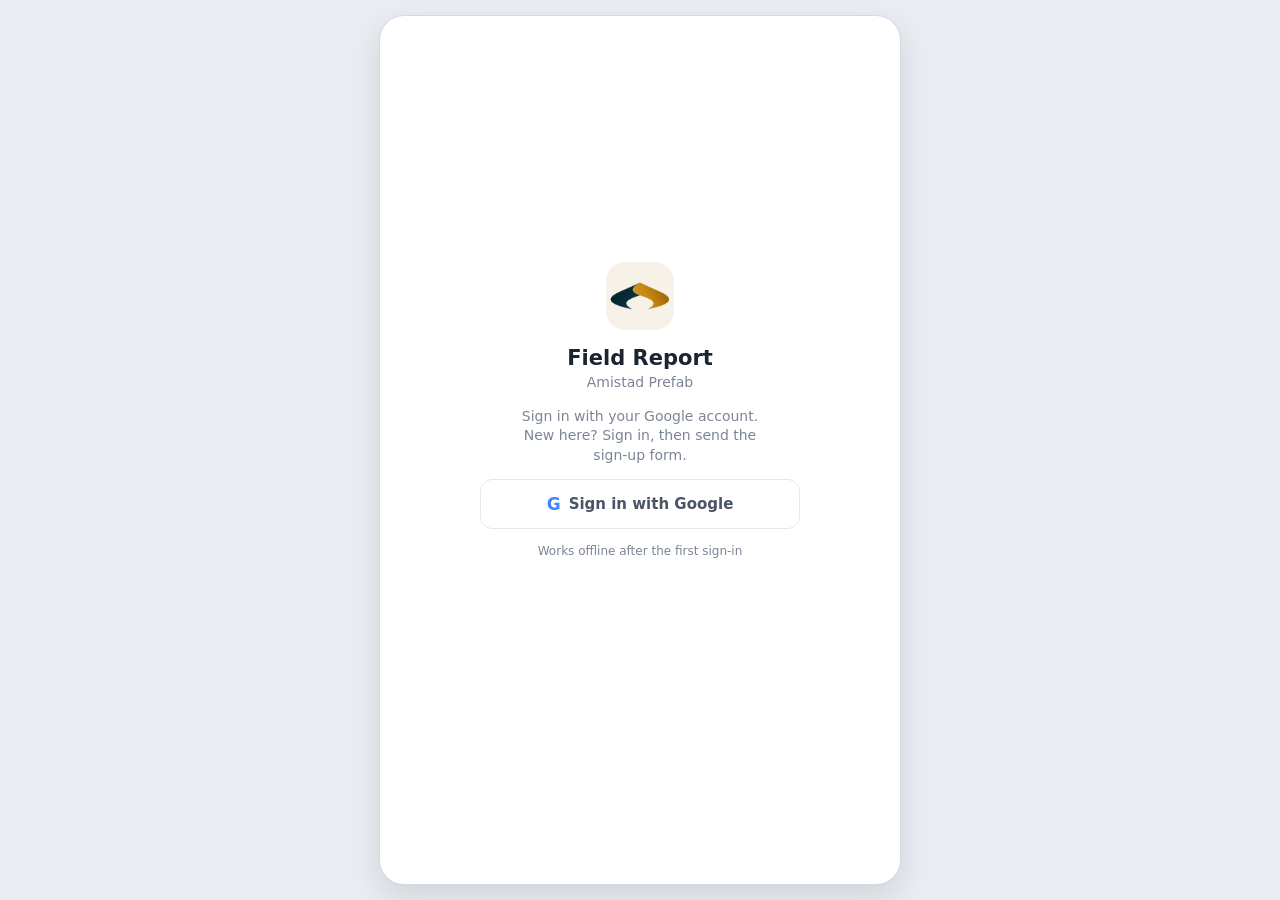
==== index.html @ 2fe12262 "2.32.0" ====
<!doctype html>
<html lang="en">
<head>
<meta charset="utf-8">
<meta name="viewport" content="width=device-width, initial-scale=1, viewport-fit=cover">
<meta name="theme-color" content="#ffffff">
<title>Field Report</title>
<link rel="stylesheet" href="css/app.css">
<link rel="manifest" href="manifest.webmanifest">
<link rel="icon" href="icon-192.png">
<link rel="apple-touch-icon" href="icon-192.png">
</head>
<body>
<div id="app" class="app"></div>
<input id="cam" type="file" accept="image/*" capture="environment" hidden>
<input id="gal" type="file" accept="image/*" multiple hidden>
<input id="spotCam" type="file" accept="image/*" capture="environment" hidden>
<input id="spotVid" type="file" accept="video/*" capture="environment" hidden>
<input id="spotGal" type="file" accept="image/*,video/*" multiple hidden>
<input id="rcpt" type="file" accept="image/*" hidden>
<noscript>Field Report needs JavaScript.</noscript>
<script type="module" src="js/main.js"></script>
</body>
</html>
---- css/app.css ----
/* Field Report 2: white background, the blue of the Daily Site Report. */
:root {
  --ink: #1b2430; --ink-2: #4a5566; --muted: #7b8595; --line: #e3e7ee; --line-2: #eef1f5; --bg: #f5f7fa;
  --brand: #0b4f9c; --brand-2: #1f66b8; --brand-soft: #e8f0fb; --ok: #1d7a46; --ok-soft: #e4f4ea;
  --warn: #9a5b00; --warn-soft: #fdf0d8; --bad: #b42318; --bad-soft: #fde8e6;
}
* { box-sizing: border-box; }
html, body { height: 100%; margin: 0; }
body { background: #e9edf2; font: 14px/1.4 "Segoe UI", system-ui, -apple-system, Roboto, sans-serif; color: var(--ink); font-variant-numeric: tabular-nums; -webkit-tap-highlight-color: transparent; }
button, input, textarea { font: inherit; color: inherit; }
button { cursor: pointer; border: 0; background: none; padding: 0; text-align: inherit; }
button:disabled { opacity: .5; cursor: default; }
:focus-visible { outline: 2px solid var(--brand-2); outline-offset: 2px; }

.app { position: relative; max-width: 520px; height: 100%; margin: 0 auto; background: #fff; display: flex; flex-direction: column; overflow: hidden; }
@media (min-width: 560px) { .app { height: calc(100% - 32px); margin-top: 16px; border-radius: 24px; box-shadow: 0 0 0 1px #d3d9e1, 0 12px 30px rgba(16,24,40,.12); } }

svg.i { width: 18px; height: 18px; fill: none; stroke: currentColor; stroke-width: 1.8; stroke-linecap: round; stroke-linejoin: round; flex: none; }

/* chrome */
.hd { display: flex; align-items: center; gap: 10px; padding: calc(10px + env(safe-area-inset-top)) 16px 10px; border-bottom: 1px solid var(--line-2); }
.hd-t { min-width: 0; } .hd b { display: block; font-size: 16px; } .hd span { display: block; font-size: 12px; color: var(--muted); white-space: nowrap; overflow: hidden; text-overflow: ellipsis; }
.hd .r { margin-left: auto; }
/* 2.8.0: Me, top right */
.mebtn { margin-left: auto; flex: none; width: 38px; height: 38px; border-radius: 50%; border: 1px solid var(--line); background: var(--brand-soft); color: var(--brand); display: grid; place-items: center; padding: 0; cursor: pointer; }
.mebtn svg { width: 20px; height: 20px; }
.hd .r + .mebtn { margin-left: 8px; }
/* 2.8.0: the summary card at the top of Today */
.wdg { display: grid; grid-template-columns: repeat(4, 1fr); gap: 6px; }
.wdg .kpi { padding: 7px 8px; text-align: center; } .wdg .kpi b { font-size: 18px; } .wdg .kpi span { font-size: 11px; color: var(--muted); }
.wdg .kpi.bad b { color: var(--bad, #b42318); }
/* 2.8.0: the signature pad turned to landscape on a phone held upright */
.sigfull.rot { inset: auto; top: 0; left: 0; width: 100vh; height: 100vw; transform: translateX(100vw) rotate(90deg); transform-origin: top left; }
.sigfull.rot .sigfull-pad { min-height: 0; }
.bk { width: 34px; height: 34px; border-radius: 10px; background: var(--bg); display: grid; place-items: center; color: var(--ink-2); flex: none; }
.logo { width: 32px; height: 32px; border-radius: 9px; background: var(--brand); color: #fff; display: grid; place-items: center; font-weight: 700; font-size: 12px; flex: none; }
.logo.big { width: 68px; height: 68px; border-radius: 19px; font-size: 23px; }
.bd { flex: 1; overflow-y: auto; padding: 12px 16px 90px; display: flex; flex-direction: column; gap: 10px; }
.bd > * { flex-shrink: 0; }
.ft { padding: 10px 16px calc(14px + env(safe-area-inset-bottom)); border-top: 1px solid var(--line-2); background: #fff; display: flex; flex-direction: column; gap: 6px; }
.ft + .nav, .ft ~ .nav { display: none; }
.bd:has(+ .ft) { padding-bottom: 16px; }
.nav { display: grid; grid-auto-flow: column; grid-auto-columns: 1fr;   /* 2.10.0: 4 or 5 tabs */ border-top: 1px solid var(--line); padding: 6px 4px calc(10px + env(safe-area-inset-bottom)); background: #fff; }
.nav button { display: flex; flex-direction: column; align-items: center; gap: 2px; padding: 4px 0; font-size: 11px; font-weight: 600; color: var(--muted); }
.nav .on { color: var(--brand); }
.nav svg { width: 22px; height: 22px; }
.badge { display: inline-grid; place-items: center; min-width: 16px; height: 16px; padding: 0 4px; border-radius: 8px; background: var(--bad); color: #fff; font-size: 10px; font-style: normal; margin-left: 3px; }

/* parts */
.k { font-size: 10.5px; font-weight: 600; letter-spacing: .07em; text-transform: uppercase; color: var(--muted); margin-top: 4px; }
.k.brand { color: var(--brand); margin: 0; }
.btn { display: flex; align-items: center; justify-content: center; gap: 8px; min-height: 50px; border-radius: 12px; font-weight: 700; font-size: 15px; width: 100%; text-align: center; }
.btn.p { background: var(--brand); color: #fff; }
.btn.s { background: var(--brand-soft); color: var(--brand); }
.btn.o { background: #fff; color: var(--ink-2); border: 1px solid var(--line); }
.btn.t { min-height: 38px; color: var(--ink-2); font-weight: 600; font-size: 13px; }
.btn .g { color: #4285f4; font-size: 17px; }
.pill { display: inline-flex; align-items: center; gap: 5px; padding: 2px 10px; border-radius: 999px; font-weight: 600; font-size: 11.5px; white-space: nowrap; }
.pill::before { content: ""; width: 6px; height: 6px; border-radius: 50%; background: currentColor; }
.pill.ok { background: var(--ok-soft); color: var(--ok); } .pill.warn { background: var(--warn-soft); color: var(--warn); }
.pill.bad { background: var(--bad-soft); color: var(--bad); } .pill.info { background: var(--brand-soft); color: var(--brand); }
.box { border: 1px solid var(--line); border-radius: 12px; background: #fff; }
.pad { padding: 12px 13px; }
.soft { background: var(--brand-soft); border-radius: 12px; padding: 12px 13px; }
.flex { display: flex; gap: 10px; align-items: center; }
.spread { display: flex; justify-content: space-between; align-items: baseline; gap: 8px; }
.big-t { font-size: 16px; }
.title { font-size: 21px; }
.kpis { display: grid; grid-template-columns: repeat(3, 1fr); gap: 8px; }
.kpi { background: var(--brand-soft); border-radius: 11px; padding: 9px 11px; }
.kpi b { display: block; font-size: 21px; color: var(--brand); line-height: 1.15; } .kpi b small { font-size: 12px; }
.kpi span { font-size: 11px; color: var(--ink-2); }
.kpi.warn { background: var(--warn-soft); } .kpi.warn b { color: var(--warn); }
.bar { height: 6px; border-radius: 3px; background: var(--line-2); overflow: hidden; flex: none; } .bar i { display: block; height: 100%; background: var(--brand); border-radius: 0 3px 3px 0; transition: width .3s; }
.soft .bar { background: #fff; }
.bar.gap { margin: 9px 0 6px; }
.callout { margin: 0; padding: 10px 12px; border-radius: 10px; font-size: 13px; }
.callout.warn { background: var(--warn-soft); color: var(--warn); } .callout.bad { background: var(--bad-soft); color: var(--bad); }
.grid2 { display: grid; grid-template-columns: 1fr 1fr; gap: 8px; }
.grid3 { display: grid; grid-template-columns: repeat(3, 1fr); gap: 8px; }
.tile { display: flex; flex-direction: column; gap: 2px; text-align: left; }
.row-links { display: flex; gap: 6px; }
.muted { color: var(--muted); } .small { font-size: 12px; } .tiny { font-size: 11px; } .thin { font-weight: 400; } .left { text-align: left; }
.center { text-align: center; }
.center-page { flex: 1; display: flex; flex-direction: column; justify-content: center; align-items: center; gap: 14px; text-align: center; }
.narrow { max-width: 260px; margin: 0; }

/* week strip */
.weekrow { display: grid; grid-template-columns: repeat(7, 1fr); text-align: center; font-size: 11px; color: var(--muted); gap: 4px; }
.weekrow .dot { margin: 4px auto 0; }

/* the day's steps */
.phase { display: flex; align-items: center; gap: 8px; margin: 4px 2px 0; }
.phase .k { color: var(--brand); margin: 0; }
.phase .t { margin-left: auto; font-size: 11.5px; color: var(--muted); }
.steps { border: 1px solid var(--line); border-radius: 12px; overflow: hidden; }
.st { display: flex; align-items: center; gap: 11px; padding: 9px 12px; border-top: 1px solid var(--line-2); width: 100%; }
.st:first-child { border-top: 0; }
.st.later .n b { color: var(--ink-2); }
.dot { width: 24px; height: 24px; border-radius: 50%; display: grid; place-items: center; flex: none; font-size: 11px; font-weight: 700; }
.dot svg { width: 14px; height: 14px; stroke-width: 2.6; }
.dot.ok { background: var(--ok); color: #fff; } .dot.half { border: 2px solid var(--brand); color: var(--brand); } .dot.no { border: 2px solid #cfd6df; color: var(--muted); }
.dot.warn { background: var(--warn-soft); color: var(--warn); border: 2px solid #f0c776; }
.st .n, .li .n { flex: 1; min-width: 0; }
.st .n b { display: block; font-size: 14px; font-weight: 600; } .st .n span { display: block; font-size: 12px; color: var(--muted); white-space: nowrap; overflow: hidden; text-overflow: ellipsis; }
.st .ch { color: #b9c2cc; }
.fab { position: absolute; right: 18px; bottom: calc(82px + env(safe-area-inset-bottom)); width: 56px; height: 56px; border-radius: 17px; background: var(--brand); color: #fff; display: grid; place-items: center; box-shadow: 0 8px 18px rgba(11,79,156,.35); }
.fab svg { width: 26px; height: 26px; stroke-width: 2.2; }

/* inputs */
.fld { display: block; width: 100%; border: 1px solid var(--line); border-radius: 10px; padding: 10px 12px; min-height: 44px; background: #fff; }
.fld:focus { border-color: var(--brand-2); outline: none; box-shadow: 0 0 0 3px var(--brand-soft); }
.fld::placeholder { color: var(--muted); }
.fld.slim { min-height: 36px; padding: 6px 10px; flex: 1; }
.fld-ic { position: relative; } .fld-ic svg { position: absolute; left: 11px; top: 13px; color: var(--brand); } .fld-ic .fld { padding-left: 36px; }
.lab { font-size: 12px; font-weight: 600; color: var(--ink-2); margin: 2px 0 -4px; }
.chips { display: flex; flex-wrap: wrap; gap: 6px; }
.chip { padding: 7px 12px; border-radius: 999px; border: 1px solid var(--line); font-weight: 600; font-size: 12.5px; color: var(--ink-2); background: #fff; }
.chip.on { background: var(--brand); border-color: var(--brand); color: #fff; }
/* 2.7.0: weather as pictures */
.chips.wx .chip.pic { display: inline-flex; flex-direction: column; align-items: center; gap: 2px; min-width: 64px; padding: 8px 10px; border-radius: 12px; }
.chips.wx .chip.pic .big { font-size: 26px; line-height: 1; }
.two { display: grid; grid-template-columns: 1fr 1fr; gap: 8px; }
.stp { display: flex; align-items: center; justify-content: space-between; border: 1px solid var(--line); border-radius: 10px; height: 44px; padding: 0 5px; gap: 6px; min-width: 112px; }
.stp button { width: 32px; height: 32px; border-radius: 8px; background: var(--brand-soft); color: var(--brand); display: grid; place-items: center; font-weight: 700; font-size: 17px; text-align: center; }
.stp b { font-size: 15px; }
.li .stp { height: 36px; min-width: 100px; } .li .stp button { width: 26px; height: 26px; }
.tog { display: flex; align-items: center; justify-content: space-between; gap: 10px; width: 100%; }
.sw { width: 42px; height: 24px; border-radius: 999px; background: #cfd6df; position: relative; flex: none; transition: background .2s; }
.sw::after { content: ""; position: absolute; top: 3px; left: 3px; width: 18px; height: 18px; border-radius: 50%; background: #fff; box-shadow: 0 1px 2px rgba(0,0,0,.2); transition: left .2s; }
.sw.on { background: var(--brand); } .sw.on::after { left: 21px; }
.seg { display: flex; border: 1px solid var(--line); border-radius: 9px; overflow: hidden; flex: none; }
.seg button { width: 30px; height: 30px; display: grid; place-items: center; font-weight: 700; font-size: 11.5px; color: var(--muted); border-left: 1px solid var(--line-2); text-align: center; }
.seg button:first-child { border-left: 0; }
.seg .P { background: var(--ok); color: #fff; } .seg .A { background: var(--bad); color: #fff; } .seg .S { background: var(--warn); color: #fff; } .seg .L { background: var(--ink-2); color: #fff; }
.mini { width: 30px; height: 30px; border-radius: 8px; display: grid; place-items: center; color: var(--muted); flex: none; }

/* lists */
.li { display: flex; align-items: center; gap: 10px; padding: 9px 12px; border-top: 1px solid var(--line-2); width: 100%; }
.li:first-child { border-top: 0; }
.av { width: 32px; height: 32px; border-radius: 50%; background: var(--brand-soft); color: var(--brand); display: grid; place-items: center; font-weight: 700; font-size: 11px; flex: none; overflow: hidden; }
.av img { width: 100%; height: 100%; object-fit: cover; }
.li .n b { display: block; font-size: 13.5px; font-weight: 600; } .li .n span { font-size: 12px; color: var(--muted); }
.ic { width: 34px; height: 34px; border-radius: 10px; background: var(--brand-soft); color: var(--brand); display: grid; place-items: center; flex: none; }
.ic.warn { background: var(--warn-soft); color: var(--warn); } .ic.ok { background: var(--ok-soft); color: var(--ok); } .ic.bad { background: var(--bad-soft); color: var(--bad); }
.act { border: 1px solid var(--line); border-radius: 12px; padding: 12px 6px 10px; text-align: center; font-size: 12px; font-weight: 600; color: var(--ink-2); display: flex; flex-direction: column; align-items: center; gap: 6px; }
.act .ic { width: 40px; height: 40px; border-radius: 11px; }

/* sheets and notices */
.dim { position: absolute; inset: 0; z-index: 5; background: rgba(16,24,40,.35); }
.sheet { position: absolute; z-index: 6; inset: auto 0 0 0; background: #fff; border-radius: 22px 22px 0 0; box-shadow: 0 -10px 30px rgba(16,24,40,.18); padding: 8px 16px calc(16px + env(safe-area-inset-bottom)); display: flex; flex-direction: column; gap: 10px; }
.sheet.new { animation: up .18s ease-out; }
.sheet .grab { width: 38px; height: 4px; border-radius: 2px; background: #d3d9e1; margin: 0 auto 4px; }
@keyframes up { from { transform: translateY(30px); opacity: 0; } }
.toast { position: absolute; z-index: 7; left: 16px; right: 16px; top: calc(64px + env(safe-area-inset-top)); background: var(--ink); color: #fff; padding: 11px 14px; border-radius: 12px; font-size: 13px; box-shadow: 0 8px 20px rgba(16,24,40,.25); }
.app.demo .hd { padding-top: calc(20px + env(safe-area-inset-top)); }
.demo-flag { position: absolute; top: calc(3px + env(safe-area-inset-top)); left: 50%; transform: translateX(-50%); background: var(--warn-soft); color: var(--warn); font-size: 10px; font-weight: 700; letter-spacing: .08em; text-transform: uppercase; padding: 1px 8px; border-radius: 6px; pointer-events: none; }

/* work done and photos (slice 2) */
.item { align-items: flex-start; }
.time { font-size: 11.5px; font-weight: 700; color: var(--brand); background: var(--brand-soft); border-radius: 6px; padding: 1px 6px; margin-top: 2px; flex: none; }
.clamp { display: -webkit-box; -webkit-line-clamp: 2; -webkit-box-orient: vertical; overflow: hidden; }
.thumbs { display: flex; gap: 6px; flex-wrap: wrap; margin-top: 6px; }
.thumb { width: 64px; height: 64px; border-radius: 10px; object-fit: cover; background: linear-gradient(135deg, #9aa8b3, #d4dbe1); flex: none; }
.thumb.sm { width: 40px; height: 40px; border-radius: 7px; }
.thumbs.big .thumb { width: 76px; height: 76px; }
.thumb.add { background: #fff; border: 1.5px dashed #c5cdd6; color: var(--muted); display: grid; place-items: center; }
.shot { position: relative; }
.thumb.full { width: 100%; height: auto; aspect-ratio: 4 / 3; border-radius: 12px; }
.stamp { position: absolute; left: 10px; bottom: 10px; padding: 2px 9px; border-radius: 6px; background: rgba(0,0,0,.55); color: #fff; font-size: 11.5px; }
textarea.fld { resize: vertical; min-height: 64px; line-height: 1.4; }
.fld-mic { position: relative; } .fld-mic .fld { padding-right: 46px; }
.mic { position: absolute; right: 6px; top: 6px; width: 36px; height: 36px; border-radius: 10px; display: grid; place-items: center; color: var(--brand); background: var(--brand-soft); }
.mic.on { background: var(--bad); color: #fff; animation: pulse 1.2s infinite; }
@keyframes pulse { 50% { box-shadow: 0 0 0 6px var(--bad-soft); } }
.listen.on .ic { background: var(--bad); color: #fff; }
.stp .num { width: 100%; min-width: 0; border: 0; text-align: center; font-weight: 700; font-size: 15px; background: none; }
.stp .num:focus { outline: none; }
.btn.danger { color: var(--bad); }
.ft .two .btn { min-height: 48px; font-size: 14px; }

/* ---------- computer and tablet (docs/desktop-proposal.html) ---------- */
kbd { font: 600 10px "Segoe UI", system-ui, sans-serif; border: 1px solid var(--line); border-bottom-width: 2px; border-radius: 4px; padding: 0 5px; color: var(--muted); background: #fff; }
.thumb.xs { width: 34px; height: 26px; border-radius: 5px; margin-right: 3px; vertical-align: middle; }
.app.wide { max-width: none; height: 100%; margin: 0; border-radius: 0; box-shadow: none; display: grid; grid-template-columns: 228px 372px minmax(0, 1fr); }
.app.wide:has(> .ws.solo) { grid-template-columns: 228px minmax(0, 1fr); }
.app.wide.tab { grid-template-columns: 64px 330px minmax(0, 1fr); }
.app.wide.tab:has(> .ws.solo) { grid-template-columns: 64px minmax(0, 1fr); }
.app.wide.tab .wide-only { display: none; }
@media (min-width: 1600px) { .app.wide { max-width: 1680px; margin: 0 auto; box-shadow: 0 0 0 1px #d3d9e1; } }

.rail { background: var(--bg); border-right: 1px solid var(--line); padding: 16px 12px; display: flex; flex-direction: column; gap: 4px; min-height: 0; overflow-y: auto; }
.tab .rail { padding: 14px 8px; align-items: center; gap: 8px; }
.brand { display: flex; gap: 10px; align-items: center; padding: 0 4px 10px; }
.brand b { display: block; font-size: 14.5px; } .brand span { font-size: 11px; color: var(--muted); }
.proj { background: #fff; border: 1px solid var(--line); border-radius: 10px; padding: 8px 10px; margin-bottom: 8px; width: 100%; }
.proj b { display: block; font-size: 12.5px; } .proj span { font-size: 11px; color: var(--muted); }
.navi { display: flex; align-items: center; gap: 10px; padding: 9px 10px; border-radius: 9px; font-weight: 600; color: var(--ink-2); width: 100%; }
.navi:hover { background: #fff; }
.navi.on { background: #fff; color: var(--brand); box-shadow: 0 0 0 1px var(--line); }
.tab .navi { justify-content: center; width: 44px; height: 44px; padding: 0; }
.log { margin-top: 10px; display: flex; align-items: center; gap: 8px; height: 42px; border-radius: 11px; background: var(--brand); color: #fff; font-weight: 700; padding: 0 12px; width: 100%; }
.log kbd { margin-left: auto; background: rgba(255,255,255,.15); color: #fff; border-color: rgba(255,255,255,.3); }
.tab .log { width: 44px; height: 44px; padding: 0; justify-content: center; }
.rail-foot { margin-top: auto; font-size: 11px; color: var(--muted); display: flex; flex-direction: column; gap: 4px; padding: 0 4px; }
.rail-foot b { color: var(--ok); font-weight: 600; }

.dayc { border-right: 1px solid var(--line); padding: 16px; display: flex; flex-direction: column; gap: 8px; overflow-y: auto; min-height: 0; }
.dayc > * { flex-shrink: 0; }
.st:hover { background: var(--bg); }
.st.sel { background: var(--brand-soft); box-shadow: inset 3px 0 0 var(--brand); }
.st kbd { flex: none; }

.ws { display: flex; flex-direction: column; min-width: 0; min-height: 0; position: relative; }
.wide .hd { padding: 14px 24px; }
.wide .hd b { font-size: 17px; }
.wide .ws:not(.solo) .hd .bk { display: none; }
.wide .hd .logo { display: none; }
.wide .bd { padding: 18px 24px 24px; gap: 12px; }
.wide .ws.solo .bd > * { max-width: 760px; width: 100%; }
.wide .ws.solo .bd > .split, .wide .ws.solo .bd > .tbl-wrap { max-width: none; }
.wide .ft { flex-direction: row; justify-content: flex-end; align-items: center; padding: 12px 24px; }
.wide .ft .btn { width: auto; min-height: 40px; padding: 0 20px; }
.wide .ft .two { display: flex; gap: 10px; }
.wide .btn.sm, .btn.sm { min-height: 36px; width: auto; padding: 0 14px; font-size: 13px; }
.row-btns { display: flex; gap: 8px; }
.wide .btn.p, .wide .btn.s, .wide .btn.o { cursor: pointer; }
.wide .fab { display: none; }
.wide .sheet { left: 50%; right: auto; bottom: auto; top: 50%; width: 460px; transform: translate(-50%, -50%); border-radius: 18px; }
.wide .sheet .grab { display: none; }
.wide .toast { left: auto; right: 24px; top: 18px; width: 340px; }
.kpis.five { grid-template-columns: repeat(5, 1fr); }
.grid2.top { align-items: start; }
.tiles { display: grid; grid-template-columns: repeat(auto-fill, minmax(120px, 1fr)); gap: 8px; margin-top: 6px; }
.tiles .thumb { width: 100%; height: 90px; }
.narrow-btn { width: auto; align-self: flex-start; padding: 0 18px; }

/* attendance tables */
.crew-cols { display: grid; grid-template-columns: repeat(auto-fit, minmax(330px, 1fr)); gap: 12px; align-items: start; }
.tb { overflow: hidden; }
.tb-h, .tb-r { display: grid; grid-template-columns: minmax(0, 1fr) auto 104px; gap: 10px; align-items: center; padding: 6px 12px; }
.tb-h { font-size: 10px; letter-spacing: .07em; text-transform: uppercase; color: var(--muted); font-weight: 600; background: var(--bg); border-bottom: 1px solid var(--line); }
.tb-r { border-top: 1px solid var(--line-2); }
.tb-r .nm { font-weight: 600; font-size: 13px; overflow: hidden; text-overflow: ellipsis; white-space: nowrap; }
.tb-r.cur { background: var(--brand-soft); box-shadow: inset 3px 0 0 var(--brand); }
.tb-r .stp { height: 32px; min-width: 0; } .tb-r .stp button { width: 24px; height: 24px; font-size: 15px; } .tb-r .stp b { font-size: 13px; }
.tb-r .seg button { width: 28px; height: 28px; }

/* work done table and the form beside it */
.tbl-wrap { overflow: auto; }
.tbl { width: 100%; border-collapse: collapse; font-size: 13px; }
.tbl th { text-align: left; font-size: 10px; letter-spacing: .07em; text-transform: uppercase; color: var(--muted); font-weight: 600; padding: 8px 10px; border-bottom: 1px solid var(--line); background: var(--bg); position: sticky; top: 0; }
.tbl td { padding: 9px 10px; border-bottom: 1px solid var(--line-2); vertical-align: middle; }
.tbl tbody tr { cursor: pointer; } .tbl tbody tr:hover td { background: var(--bg); }
.tbl tr.sel td { background: var(--brand-soft); }
.tbl tr.add td { color: var(--brand); font-weight: 700; }
.split { display: grid; grid-template-columns: minmax(0, 1fr) 470px; gap: 18px; align-items: start; }
.tab .split { grid-template-columns: 1fr; }
.tab .split > .tbl-wrap { display: none; }
.form-col { display: flex; flex-direction: column; gap: 9px; position: sticky; top: 0; }
.wide .demo-flag { display: none; }
.app.wide.demo .hd { padding-top: 14px; }
.tab kbd { display: none; }

/* slice 3: equipment, deliveries, safety and delays, photos */
.li.eq { flex-wrap: wrap; row-gap: 8px; }
.eq-row { display: flex; align-items: center; justify-content: space-between; gap: 8px; width: 100%; }
.seg.wide { flex: 1; }
.seg.wide button { width: auto; flex: 1; padding: 0 6px; font-weight: 600; font-size: 12px; }
.seg .on.Active { background: var(--ok); color: #fff; } .seg .on.Idle { background: var(--warn); color: #fff; } .seg .on.Breakdown { background: var(--bad); color: #fff; }
.allclear { display: flex; align-items: center; gap: 12px; width: 100%; text-align: left; border-color: var(--ok); }
.allclear .ic { color: var(--ok); }
.left { text-align: left; }
.sw.on.bad { background: var(--bad); }
.ptiles { display: grid; grid-template-columns: repeat(auto-fill, minmax(140px, 1fr)); gap: 8px; }
.ptile { display: flex; flex-direction: column; border: 1px solid var(--line); border-radius: 10px; overflow: hidden; background: var(--card, #fff); text-align: left; }
.ptile span { padding: 6px 8px; font-size: 12px; line-height: 1.3; display: -webkit-box; -webkit-line-clamp: 3; -webkit-box-orient: vertical; overflow: hidden; }
.ptile span b { display: block; font-size: 12px; }
.ptile.need { border-color: var(--warn); box-shadow: inset 0 0 0 1px var(--warn); }
.ptile.need em { color: var(--warn); font-style: normal; font-weight: 600; }
.ptile.add { align-items: center; justify-content: center; min-height: 140px; border-style: dashed; color: var(--brand); gap: 4px; }
.ptile.add span { text-align: center; }
.thumb.tile { width: 100%; height: 110px; object-fit: cover; border-radius: 0; display: block; }

/* slice 4: requests and tomorrow, review and send */
.time.urgent { color: #fff; background: var(--bad); }
.li.plan { gap: 8px; }
.li.plan .zone { width: 110px; flex: none; }
.li.plan .n span { display: block; font-size: 11.5px; color: var(--muted); margin-bottom: 2px; }
.fld.slim { height: 36px; padding: 0 10px; }
.btn.slim { height: 32px; padding: 0 12px; font-size: 12.5px; width: auto; display: inline-flex; }
.li.chk { text-align: left; }
.li.chk.need b { color: var(--bad); }
.li.chk .ic.warn { color: var(--warn); } .li.chk .ic.bad { color: var(--bad); }
.prev p { margin: 2px 0 8px; }
.prev ul { margin: 2px 0 6px; padding-left: 18px; }
.prev > b { display: block; margin-top: 6px; color: var(--brand); }
.sigbox { display: flex; flex-direction: column; gap: 8px; }
.sigbox canvas { width: 100%; aspect-ratio: 3 / 1; border: 1px dashed var(--line); border-radius: 10px; background: #fff; touch-action: none; }
.sigbox img { max-width: 260px; width: 100%; aspect-ratio: 3 / 1; object-fit: contain; border-bottom: 1px solid var(--line); }
.tl { list-style: none; margin: 10px 0 6px; padding: 0; display: grid; grid-template-columns: repeat(4, 1fr); gap: 6px; }
.tl li { border-top: 3px solid var(--line); padding-top: 6px; font-size: 11.5px; }
.tl li.on { border-color: var(--ok); }
.tl li b { display: block; font-size: 12px; } .tl li span { color: var(--muted); }
.kpis.four { grid-template-columns: repeat(4, 1fr); } .kpis.four .kpi { padding: 8px 9px; } .kpis.four .kpi b { font-size: 18px; }

/* slice 5: reports, an earlier day, preferences, dark mode */
.li.day { text-align: left; }
.dnum { width: 40px; flex: none; text-align: center; font-size: 10.5px; color: var(--muted); text-transform: uppercase; line-height: 1.1; }
.dnum b { display: block; font-size: 17px; color: var(--ink); }
.pill.muted { background: var(--line-2); color: var(--muted); }
.late { color: var(--bad) !important; font-weight: 600; }
.past { background: var(--warn-soft); color: var(--ink); border-radius: 11px; padding: 10px 12px; }
.past p { margin: 6px 0 0; }
:root[data-theme="dark"] {
  --ink: #e6ebf2; --ink-2: #b9c2cf; --muted: #8b96a6; --line: #2c3746; --line-2: #222c39; --bg: #18212c;
  --brand: #6ea8ff; --brand-2: #8db9ff; --brand-soft: #1b2b44; --ok: #5fcf8d; --ok-soft: #173426;
  --warn: #f0b85a; --warn-soft: #3a2c12; --bad: #ff7b6e; --bad-soft: #3d1b18;
  color-scheme: dark;
}
:root[data-theme="dark"] body { background: #0f151d; }
:root[data-theme="dark"] .app, :root[data-theme="dark"] .ft, :root[data-theme="dark"] .box, :root[data-theme="dark"] .sheet,
:root[data-theme="dark"] .fld, :root[data-theme="dark"] .chip, :root[data-theme="dark"] .nav, :root[data-theme="dark"] .rail,
:root[data-theme="dark"] .ptile, :root[data-theme="dark"] .sigbox canvas { background: #141c26; color: var(--ink); }
:root[data-theme="dark"] .chip.on { background: var(--brand); color: #0f151d; }
:root[data-theme="dark"] .btn.p { background: var(--brand); color: #0f151d; }
:root[data-theme="dark"] .logo { color: #0f151d; }
:root[data-theme="dark"] { --card: #141c26; --soft: #1b2430; --surface: #141c26; }
/* 2.26.0 (owner): no white boxes with light grey text in dark mode: outline buttons, Quick tiles, project cards, keys */
:root[data-theme="dark"] .btn.o, :root[data-theme="dark"] .qtile, :root[data-theme="dark"] .proj, :root[data-theme="dark"] kbd,
:root[data-theme="dark"] .thumb.add, :root[data-theme="dark"] .soft .bar, :root[data-theme="dark"] .navi:hover, :root[data-theme="dark"] .navi.on { background: #1b2430; color: var(--ink); }
:root[data-theme="dark"] .btn.o { border-color: #3a4757; }
:root[data-theme="dark"] .btn.bad-t, :root[data-theme="dark"] .btn.bad { color: var(--bad); }
:root[data-theme="dark"] .time.urgent { color: #0f151d; }
:root[data-theme="dark"] .muted, :root[data-theme="dark"] .hd span { color: #a3adbb; }

/* trial.2: the report as a plain page (no download, share or print) and the Admin's devices */
.rview { display: flex; flex-direction: column; gap: 8px; -webkit-user-select: none; user-select: none; }
.rview ul { margin: 4px 0 6px; padding-left: 18px; }
.rv-sec p { margin: 2px 0; }
.rv-photos { display: grid; grid-template-columns: repeat(2, minmax(0, 1fr)); gap: 10px; }
.rv-photos figure { margin: 0; display: flex; flex-direction: column; gap: 4px; }
.thumb.rv { width: 100%; height: auto; aspect-ratio: 4 / 3; border-radius: 10px; -webkit-touch-callout: none; pointer-events: none; }
@media print { .rview { display: none !important; } }
.li.dev { align-items: flex-start; }
.li.dev .n > span { display: block; }
.li.dev .n span.two { display: flex; gap: 8px; margin-top: 6px; }
.li.dev.wait { box-shadow: inset 3px 0 0 var(--warn); }
.btn.bad { color: var(--bad); border-color: var(--bad); }
button.li.callout { width: 100%; text-align: left; border: 0; }
a.li.callout { text-decoration: none; }
img.logo { background: none; object-fit: cover; padding: 0; }
.li .pre { white-space: pre-line; }
.li.more { justify-content: center; color: var(--brand); font-weight: 600; }
.li.inbox .n > span { display: block; }
.sig-tap { display: flex; flex-direction: column; align-items: center; gap: 6px; width: 100%; padding: 10px; border: 1.5px dashed var(--brand); border-radius: 12px; background: none; color: var(--brand); font: inherit; font-weight: 600; cursor: pointer; }
.sig-tap img { max-height: 70px; opacity: .45; }
.fld[readonly] { background: var(--soft, #f3f5f8); color: var(--muted); }

/* 2.4.0: sign-in button in the middle; the full-screen signature */
.signin-btn { width: min(320px, 100%); }
.sigfull { position: fixed; inset: 0; z-index: 1000; background: var(--bg, #fff); display: flex; flex-direction: column; gap: 10px; padding: 12px; padding-bottom: max(12px, env(safe-area-inset-bottom)); }
.sigfull-top { display: flex; flex-wrap: wrap; gap: 4px 12px; align-items: baseline; }
.sigfull-pad { flex: 1; width: 100%; min-height: 200px; background: #fff; border: 2px dashed var(--line, #c9d1dc); border-radius: 12px; touch-action: none; }
.sigfull-bar { display: flex; flex-wrap: wrap; gap: 8px; justify-content: flex-end; }
/* 2.5.0: the crew list for the office */
.cl-row { display: grid; grid-template-columns: 1fr 1fr 90px auto; gap: 6px; align-items: center; margin-bottom: 6px; }
.cl-row .pill { grid-column: 1 / -1; justify-self: start; }
@media (max-width: 420px) { .cl-row { grid-template-columns: 1fr 1fr; } }
/* 2.7.0: a Spotlight video, shown as a tile */
.thumb.vid { display: inline-flex; flex-direction: column; align-items: center; justify-content: center; gap: 2px; background: var(--soft, #eef1f6); color: var(--muted, #667); font-size: 10px; }
/* 2.7.0: the Attention button reads in red */
.btn.bad-t { color: var(--bad); border-color: var(--bad); }
/* 2.10.0: Done at the end of the Office attendance tab */
.att-done { display: flex; flex-direction: column; gap: 6px; margin: 14px 0 6px; }

/* 2.11.0: Quick, the + tab */
.qgrid { display: grid; grid-template-columns: repeat(auto-fill, minmax(84px, 1fr)); gap: 10px; }
.qtile { display: grid; justify-items: center; gap: 6px; padding: 12px 4px; border-radius: 14px; background: var(--card, #fff); border: 1px solid var(--line-2); font-size: 12px; font-weight: 600; text-align: center; color: var(--ink); }
.qtile .qic { width: 46px; height: 46px; border-radius: 14px; display: grid; place-items: center; background: var(--brand-soft, #e7eef0); color: var(--brand, #062b35); }
.qtile .qic .i { width: 24px; height: 24px; }
.qtile.add { border-style: dashed; } .qtile.add .qic { background: transparent; border: 1.5px dashed currentColor; }
.qpin { width: 28px; height: 28px; border-radius: 50%; display: grid; place-items: center; border: 1px solid var(--line-2); font-weight: 700; }
.qpin.on { background: var(--brand, #062b35); color: #fff; border-color: transparent; }

/* 2.12.3: an old version waits for the update */
.update-wall { position: fixed; inset: 0; z-index: 9999; display: grid; place-items: center; background: rgba(6, 43, 53, .55); padding: 16px; }
.update-wall .box { max-width: 380px; text-align: center; background: var(--card, #fff); }

/* 2.14.1: the overtime button stays in place when someone is not present (the row never shifts) */
.mini.off { opacity: .25; pointer-events: none; }
.tb-r .ot-off { display: inline-block; min-width: 112px; text-align: center; }

/* 2.14.2: a newer version is out: a red tag at the top, never a wall */
.upd-tag { position: fixed; top: 8px; left: 50%; transform: translateX(-50%); z-index: 9999; background: #c62828; color: #fff; border: 0; border-radius: 999px; padding: 5px 14px; font-size: 12px; font-weight: 700; box-shadow: 0 2px 8px rgba(0, 0, 0, .25); cursor: pointer; }

/* 2.16.0: Office tabs, Crew attendance sheet, Employee data form */
.att-tabs { margin: 0 0 10px; }
/* 2.26.0: the three Office tabs each with an outline and a small gap */
.seg.att-tabs { border: 0; overflow: visible; gap: 6px; }
.seg.att-tabs button { border: 1px solid var(--line); border-radius: 8px; height: 32px; }
.seg.att-tabs button:first-child { border-left: 1px solid var(--line); }
.rg-top { gap: 6px; align-items: center; }
.rg-scroll { overflow-x: auto; margin: 8px 0; border: 1px solid var(--line); border-radius: 8px; }
.rg { border-collapse: collapse; font-size: 12px; min-width: 100%; }
.rg th, .rg td { border-bottom: 1px solid var(--line); padding: 5px 3px; text-align: center; min-width: 24px; }
.rg .rg-n { text-align: left; position: sticky; left: 0; background: var(--bg); min-width: 104px; max-width: 136px; white-space: nowrap; overflow: hidden; text-overflow: ellipsis; z-index: 1; }
.rg .rg-g td { font-weight: 700; font-size: 11px; color: var(--muted); }
.rg .rg-off { background: var(--line-2); }
.rg-c[data-act] { cursor: pointer; }
.rg-P { color: var(--ok); font-weight: 700; } .rg-A { color: var(--bad); font-weight: 700; } .rg-S, .rg-L { color: var(--warn); font-weight: 700; }
.rg-fix { text-decoration: underline; }
.rg-wait { outline: 2px dotted var(--brand); outline-offset: -3px; }
.rg-on { background: var(--brand-soft) !important; }
.rg sup { font-size: 9px; }
.rg-ed { margin: 8px 0; display: grid; gap: 8px; }
.emp-box { position: fixed; inset: 0; z-index: 40; background: var(--bg); display: flex; flex-direction: column; }
.emp-box[hidden] { display: none; }
.emp-bar { display: flex; gap: 8px; align-items: center; padding: 8px 12px; border-bottom: 1px solid var(--line); }
.emp-bar span { flex: 1; font-size: 12px; color: var(--muted); }
.emp-box iframe { flex: 1; border: 0; width: 100%; }

/* 2.16.1: the GM's project list at the top */
.proj-top { padding: 6px 12px; border-bottom: 1px solid var(--line); background: var(--bg); }
.proj-top select { width: 100%; font-size: 14px; padding: 7px 8px; border: 1px solid var(--line); border-radius: 8px; background: var(--bg); color: var(--ink); }

/* 2.17.0: delete asked; on a computer: smaller, compact, the page in two columns */
.drop-ask { background: var(--bad-soft); gap: 6px; flex-wrap: wrap; }
.hide { display: none !important; }
.app.wide { font-size: 13px; }
.wide .bd { padding: 12px 16px 16px; gap: 8px; }
.wide .ws.solo .bd { display: block; column-count: 2; column-gap: 16px; }
.wide .ws.solo .bd > * { max-width: none; break-inside: avoid; margin: 0 0 8px; }
.wide .ws.solo .bd > .k { break-after: avoid; }
.wide .ws.solo .bd > .split, .wide .ws.solo .bd > .tbl-wrap, .wide .ws.solo .bd > .rg-scroll, .wide .ws.solo .bd > .att-tabs, .wide .ws.solo .bd > .chips, .wide .ws.solo .bd > .rg-top { column-span: all; }
.wide .btn { min-height: 36px; font-size: 13px; border-radius: 9px; gap: 6px; }
.wide .hd b { font-size: 15px; }
.wide .li { padding-top: 6px; padding-bottom: 6px; min-height: 0; }
.wide .li .n b { font-size: 13px; } .wide .li .n span { font-size: 11.5px; }
.wide .fld { font-size: 13px; }
.wide .k { margin-top: 4px; }
.wide .ws.solo .bd > .box:has(> .li:nth-child(6)) { display: grid; grid-template-columns: 1fr 1fr; column-gap: 12px; column-span: all; }

/* 2.17.2: no page scrolls sideways: tables fit, long words wrap */
html, body, .app, .ws, .bd { overflow-x: hidden; }
.bd img, .bd video, .bd canvas, .bd iframe, .bd select, .bd input, .bd textarea { max-width: 100%; }
.li .n b, .li .n span, .callout, .box.pad { overflow-wrap: anywhere; }
.tbl-wrap { overflow: visible; }
.tbl { table-layout: fixed; } .tbl td, .tbl th { overflow-wrap: anywhere; }
.rg-scroll { overflow: hidden; }
.rg { width: 100%; table-layout: fixed; }
.rg th, .rg td { min-width: 0; padding: 5px 1px; }
.rg .rg-n { width: 34%; min-width: 0; max-width: none; position: static; }
.rg th .muted { font-size: 9px; font-weight: 400; }
.rg .rg-g td { text-align: left; padding-left: 6px; }
/* 2.26.0: two buttons side by side (Review: Check again and Crew & Hours) */
.row2 { display: flex; gap: 8px; } .row2 > .btn { flex: 1; min-width: 0; }

/* 2.27.0: the engagement checks under the rating */
.checks { list-style: none; padding: 0; margin: .35em 0 0; }
.checks li { margin: .15em 0; }

/* 2.29.0: the receipt photo of an expense */
.rcpt { display: block; max-width: 100%; max-height: 240px; border-radius: 8px; margin: 6px 0; }

/* 2.30.0 (owner): on a computer (the wide layout) the text and controls are the size of Central Hub's: 14 px text,
 * 36 px buttons and fields, 12 px chips and labels. Phones keep the larger, easier to tap sizes. */
.wide .hd b { font-size: 16px; }
.wide .btn { min-height: 36px; font-size: 14px; font-weight: 600; border-radius: 10px; }
.wide .btn.t { min-height: 32px; font-size: 13px; }
.wide .btn .g { font-size: 15px; }
.wide .fld { min-height: 36px; padding: 7px 10px; font-size: 14px; border-radius: 8px; }
.wide .fld-ic svg { top: 9px; }
.wide .chip { padding: 4px 10px; font-size: 12px; }
.wide .lab { font-size: 12px; }
.wide .li { padding: 7px 12px; }
.wide .li .n b { font-size: 14px; } .wide .li .n span { font-size: 12px; }
.wide .big-t { font-size: 15px; }
.wide .wdg .kpi b { font-size: 16px; }

/* install box (Central Hub 0.70.0, Field Report 2.32.0) */
.install-box { position: fixed; left: 12px; right: 12px; bottom: 12px; z-index: 900; max-width: 420px; margin: 0 auto; display: flex; flex-direction: column; gap: 6px; padding: 14px 16px; border-radius: 14px; background: #0a3440; color: #fff; box-shadow: 0 8px 28px rgba(0,0,0,.25); font-size: 14px; }
.install-box span { opacity: .9; }
.install-box div { display: flex; justify-content: flex-end; gap: 8px; margin-top: 4px; }
.install-box button { min-height: 36px; padding: 0 14px; border: 1px solid rgba(255,255,255,.5); border-radius: 8px; background: none; color: #fff; font: inherit; cursor: pointer; }
.install-box button.primary { background: #fff; color: #0a3440; border-color: #fff; font-weight: 600; }
/* 2.32.0: a step not filled in yet */
.st.empty { box-shadow: inset 4px 0 0 var(--bad); background: var(--bad-soft); }
.st.empty .dot.no { background: var(--bad); border-color: var(--bad); color: #fff; }
.st.empty .n b { color: var(--bad); }
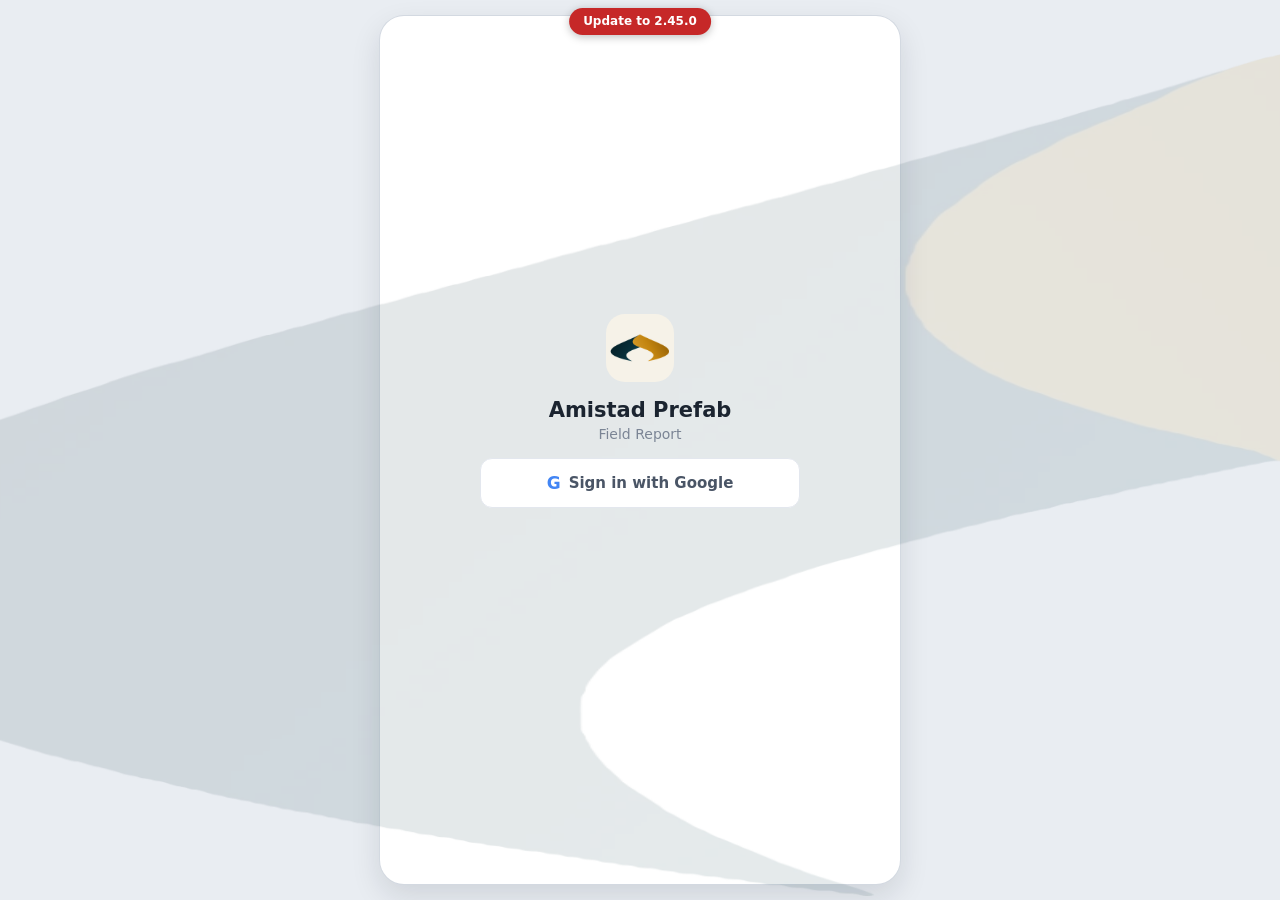
==== commit 8eaf8a7d: "Field Report 2.45.0" ====
--- a/index.html
+++ b/index.html
@@ -17,6 +17,7 @@
 <input id="spotCam" type="file" accept="image/*" capture="environment" hidden>
 <input id="spotVid" type="file" accept="video/*" capture="environment" hidden>
 <input id="spotGal" type="file" accept="image/*,video/*" multiple hidden>
+<input id="cdPic" type="file" accept="image/*" hidden>
 <input id="rcpt" type="file" accept="image/*" hidden>
 <noscript>Field Report needs JavaScript.</noscript>
 <script type="module" src="js/main.js"></script>
--- a/css/app.css
+++ b/css/app.css
@@ -76,6 +76,23 @@
 .bar.gap { margin: 9px 0 6px; }
 .callout { margin: 0; padding: 10px 12px; border-radius: 10px; font-size: 13px; }
 .callout.warn { background: var(--warn-soft); color: var(--warn); } .callout.bad { background: var(--bad-soft); color: var(--bad); }
+/* 2.37.0: the floating notifications circle and its list */
+.inbox-fab { position: fixed; top: 64px; right: 14px; z-index: 30; width: 46px; height: 46px; border: 0; border-radius: 50%; background: var(--brand); color: #fff; display: grid; place-items: center; box-shadow: 0 4px 12px rgba(0,0,0,.25); cursor: pointer; }
+.inbox-fab .i { width: 22px; height: 22px; }
+.inbox-fab i { position: absolute; top: -4px; right: -4px; min-width: 20px; height: 20px; padding: 0 5px; border-radius: 10px; background: var(--bad); color: #fff; font: 700 12px/20px inherit; font-style: normal; }
+.inbox-pop { position: fixed; top: 116px; right: 12px; left: 12px; max-width: 460px; margin-left: auto; z-index: 30; max-height: 65vh; overflow: auto; padding: 0 10px 10px; border-radius: 12px; background: var(--card, #fff); box-shadow: 0 8px 24px rgba(0,0,0,.25); }
+/* 2.39.0: the version under the logo; the GM's project list */
+.logo-v { display: flex; flex-direction: column; align-items: center; flex: none; } .logo-v i { font-size: 9px; font-style: normal; color: var(--muted); line-height: 1.2; }
+/* 2.41.0: on a computer the version is under the logo of the side bar only */
+.wide .hd .logo-v i { display: none; }
+.rail .ver { display: block; font-size: 10px; color: var(--muted); padding: 0 12px 6px; }
+/* 2.42.0: the project list opens over the side bar, nothing moves down */
+.rail { position: relative; } .proj-pop { position: absolute; left: 8px; right: 8px; z-index: 60; max-height: 70vh; overflow: auto; margin: 0; padding: 8px; border-radius: 10px; background: var(--card, #fff); box-shadow: 0 6px 18px rgba(0,0,0,.18); }
+/* 2.39.0 (owner): the top line is solid and stays while the list scrolls */
+.inbox-top { position: sticky; top: 0; z-index: 1; padding: 10px 0 6px; background: var(--card, #fff); border-bottom: 1px solid var(--line); }
+.li.inbox { width: 100%; text-align: left; }
+/* 2.35.0: not signed in to the database */
+.db-bar { display: block; width: 100%; margin: 0 0 10px; padding: 12px 14px; border: 0; border-radius: 10px; background: var(--bad); color: #fff; font: inherit; font-size: 14px; text-align: left; cursor: pointer; }
 .grid2 { display: grid; grid-template-columns: 1fr 1fr; gap: 8px; }
 .grid3 { display: grid; grid-template-columns: repeat(3, 1fr); gap: 8px; }
 .tile { display: flex; flex-direction: column; gap: 2px; text-align: left; }
@@ -102,6 +119,8 @@
 .dot.ok { background: var(--ok); color: #fff; } .dot.half { border: 2px solid var(--brand); color: var(--brand); } .dot.no { border: 2px solid #cfd6df; color: var(--muted); }
 .dot.warn { background: var(--warn-soft); color: var(--warn); border: 2px solid #f0c776; }
 .st .n, .li .n { flex: 1; min-width: 0; }
+/* 2.42.7 (owner): a long tag (Late submission · sent 3 Nov) never squeezes the report name to one letter a line: the tags go under it */
+.li.day { flex-wrap: wrap; row-gap: 4px; } .li.day .n { min-width: 55%; } .li.day .pill { margin-left: auto; }
 .st .n b { display: block; font-size: 14px; font-weight: 600; } .st .n span { display: block; font-size: 12px; color: var(--muted); white-space: nowrap; overflow: hidden; text-overflow: ellipsis; }
 .st .ch { color: #b9c2cc; }
 .fab { position: absolute; right: 18px; bottom: calc(82px + env(safe-area-inset-bottom)); width: 56px; height: 56px; border-radius: 17px; background: var(--brand); color: #fff; display: grid; place-items: center; box-shadow: 0 8px 18px rgba(11,79,156,.35); }
@@ -112,7 +131,7 @@
 .fld:focus { border-color: var(--brand-2); outline: none; box-shadow: 0 0 0 3px var(--brand-soft); }
 .fld::placeholder { color: var(--muted); }
 .fld.slim { min-height: 36px; padding: 6px 10px; flex: 1; }
-.fld-ic { position: relative; } .fld-ic svg { position: absolute; left: 11px; top: 13px; color: var(--brand); } .fld-ic .fld { padding-left: 36px; }
+.fld-ic { position: relative; } .fld-ic svg { position: absolute; right: 11px; top: 13px; color: var(--brand); pointer-events: none; } .fld-ic .fld { padding-right: 36px; }   /* 2.41.0: the search icon on the right */
 .lab { font-size: 12px; font-weight: 600; color: var(--ink-2); margin: 2px 0 -4px; }
 .chips { display: flex; flex-wrap: wrap; gap: 6px; }
 .chip { padding: 7px 12px; border-radius: 999px; border: 1px solid var(--line); font-weight: 600; font-size: 12.5px; color: var(--ink-2); background: #fff; }
@@ -319,6 +338,8 @@
   color-scheme: dark;
 }
 :root[data-theme="dark"] body { background: #0f151d; }
+/* 2.39.0 (owner): on a dark screen the signature shows light; the saved picture is unchanged */
+:root[data-theme="dark"] .sigbox img, :root[data-theme="dark"] .sigfull-pad, :root[data-theme="dark"] .sig-tap img { filter: invert(1); }
 :root[data-theme="dark"] .app, :root[data-theme="dark"] .ft, :root[data-theme="dark"] .box, :root[data-theme="dark"] .sheet,
 :root[data-theme="dark"] .fld, :root[data-theme="dark"] .chip, :root[data-theme="dark"] .nav, :root[data-theme="dark"] .rail,
 :root[data-theme="dark"] .ptile, :root[data-theme="dark"] .sigbox canvas { background: #141c26; color: var(--ink); }
@@ -371,6 +392,9 @@
 .thumb.vid { display: inline-flex; flex-direction: column; align-items: center; justify-content: center; gap: 2px; background: var(--soft, #eef1f6); color: var(--muted, #667); font-size: 10px; }
 /* 2.7.0: the Attention button reads in red */
 .btn.bad-t { color: var(--bad); border-color: var(--bad); }
+/* 2.42.0: the actions of a report in one row; Me compact */
+.day-acts { display: flex; flex-wrap: wrap; gap: 6px; margin: 8px 0; } .day-acts .btn { flex: 1 1 30%; width: auto; margin: 0; justify-content: center; }
+.me-page .k { margin-top: 12px; } .me-page .lab { margin-top: 6px; } .me-page .btn { margin-top: 6px; } .me-page .box.pad, .me-page .box { margin-bottom: 6px; }
 /* 2.10.0: Done at the end of the Office attendance tab */
 .att-done { display: flex; flex-direction: column; gap: 6px; margin: 14px 0 6px; }
 
@@ -400,6 +424,11 @@
 .seg.att-tabs { border: 0; overflow: visible; gap: 6px; }
 .seg.att-tabs button { border: 1px solid var(--line); border-radius: 8px; height: 32px; }
 .seg.att-tabs button:first-child { border-left: 1px solid var(--line); }
+.seg.att-tabs button.on { background: var(--brand); border-color: var(--brand); color: #fff; }   /* 2.42.0: the open tab */
+/* 2.44.0: Today, Crew, Add people: a count beside a tab; the start box of Today */
+.seg.att-tabs button .cnt { display: inline-block; min-width: 18px; padding: 0 5px; margin-left: 4px; border-radius: 9px; font-size: 11px; line-height: 18px; background: var(--line-2); color: var(--muted); }
+.seg.att-tabs button.on .cnt { background: rgba(255,255,255,.25); color: #fff; }
+.att-start { display: flex; flex-direction: column; gap: 12px; } .att-start .kpis { margin: 0; }
 .rg-top { gap: 6px; align-items: center; }
 .rg-scroll { overflow-x: auto; margin: 8px 0; border: 1px solid var(--line); border-radius: 8px; }
 .rg { border-collapse: collapse; font-size: 12px; min-width: 100%; }
@@ -432,6 +461,7 @@
 .wide .ws.solo .bd { display: block; column-count: 2; column-gap: 16px; }
 .wide .ws.solo .bd > * { max-width: none; break-inside: avoid; margin: 0 0 8px; }
 .wide .ws.solo .bd > .k { break-after: avoid; }
+.wide .bd > .crew-photo { column-span: all; }   /* 2.39.0: above the trades */
 .wide .ws.solo .bd > .split, .wide .ws.solo .bd > .tbl-wrap, .wide .ws.solo .bd > .rg-scroll, .wide .ws.solo .bd > .att-tabs, .wide .ws.solo .bd > .chips, .wide .ws.solo .bd > .rg-top { column-span: all; }
 .wide .btn { min-height: 36px; font-size: 13px; border-radius: 9px; gap: 6px; }
 .wide .hd b { font-size: 15px; }
@@ -439,7 +469,11 @@
 .wide .li .n b { font-size: 13px; } .wide .li .n span { font-size: 11.5px; }
 .wide .fld { font-size: 13px; }
 .wide .k { margin-top: 4px; }
-.wide .ws.solo .bd > .box:has(> .li:nth-child(6)) { display: grid; grid-template-columns: 1fr 1fr; column-gap: 12px; column-span: all; }
+/* 2.38.0 (owner): a long list reads down the first column, then the second (was across, row by row) */
+.wide .ws.solo .bd > .box:has(> .li:nth-child(6)) { display: block; column-count: 2; column-gap: 12px; column-span: all; }
+.wide .ws.solo .bd > .box:has(> .li:nth-child(6)) > * { break-inside: avoid; }
+/* 2.38.0 (owner): smaller type on a computer */
+.app.wide { zoom: .9; height: calc(100% / .9); }
 
 /* 2.17.2: no page scrolls sideways: tables fit, long words wrap */
 html, body, .app, .ws, .bd { overflow-x: hidden; }
@@ -481,10 +515,41 @@
 /* install box (Central Hub 0.70.0, Field Report 2.32.0) */
 .install-box { position: fixed; left: 12px; right: 12px; bottom: 12px; z-index: 900; max-width: 420px; margin: 0 auto; display: flex; flex-direction: column; gap: 6px; padding: 14px 16px; border-radius: 14px; background: #0a3440; color: #fff; box-shadow: 0 8px 28px rgba(0,0,0,.25); font-size: 14px; }
 .install-box span { opacity: .9; }
+/* 2.34.0: an urgent notice from the GM, over everything until answered */
+.urgent-pop { position: fixed; inset: 0; z-index: 9999; display: grid; place-items: center; padding: 16px; background: rgba(20, 0, 0, .72); }
+.urgent-card { width: min(520px, 100%); background: var(--surface, #fff); color: var(--ink); border-radius: 14px; border-top: 8px solid var(--bad); padding: 20px; box-shadow: 0 20px 60px rgba(0,0,0,.4); display: grid; gap: 10px; }
+.urgent-tag { color: var(--bad); font-weight: 800; text-transform: uppercase; letter-spacing: .06em; font-size: 13px; }
+.urgent-text { font-size: 19px; font-weight: 600; line-height: 1.4; margin: 0; white-space: pre-wrap; }
+.urgent-from, .urgent-err { margin: 0; font-size: 13px; color: var(--muted); }
+.urgent-err { color: var(--bad); }
+.urgent-card textarea { width: 100%; box-sizing: border-box; min-height: 56px; padding: 8px; border: 1px solid var(--line); border-radius: 8px; font: inherit; background: none; color: inherit; }
+.urgent-acts { display: flex; gap: 8px; justify-content: flex-end; flex-wrap: wrap; }
+.urgent-acts button { min-height: 44px; padding: 0 16px; border: 1px solid var(--line); border-radius: 10px; background: none; color: inherit; font: inherit; cursor: pointer; }
+.urgent-acts button.primary { background: var(--bad); border-color: var(--bad); color: #fff; font-weight: 700; }
 .install-box div { display: flex; justify-content: flex-end; gap: 8px; margin-top: 4px; }
 .install-box button { min-height: 36px; padding: 0 14px; border: 1px solid rgba(255,255,255,.5); border-radius: 8px; background: none; color: #fff; font: inherit; cursor: pointer; }
 .install-box button.primary { background: #fff; color: #0a3440; border-color: #fff; font-weight: 600; }
 /* 2.32.0: a step not filled in yet */
-.st.empty { box-shadow: inset 4px 0 0 var(--bad); background: var(--bad-soft); }
 .st.empty .dot.no { background: var(--bad); border-color: var(--bad); color: #fff; }
-.st.empty .n b { color: var(--bad); }
+
+/* 2.40.0 (owner): a request card: the tag on top, the details read across, Edit and Delete */
+.li.req-card { display: flex; flex-direction: column; align-items: stretch; gap: 6px; }
+.req-top, .req-facts, .req-log, .req-acts { display: flex; flex-wrap: wrap; gap: 6px 12px; align-items: center; }
+.req-facts { font-size: 13px; color: var(--muted); } .req-facts span + span::before { content: "·"; margin-right: 12px; }
+.req-log { font-size: 11.5px; color: var(--muted); } .req-log span + span::before { content: "|"; margin-right: 12px; opacity: .5; }
+.req-acts { justify-content: flex-end; }
+
+/* 2.42.6 (owner): the letters' watermark, very faint, behind the sign-in page: its top point on the right edge (left = 100vw - width/2), from the top of the screen to its bottom tips at the bottom (the file has a margin under the tips, so 105.5vh) */
+.signin-page { position: relative; isolation: isolate; }
+.signin-page::before {
+  content: ''; position: fixed; z-index: -1; left: -25vw; top: 0; width: 250vw; height: 105.5vh;
+  background: url('../img/watermark.webp') 0 0 / 100% 100% no-repeat; opacity: .11; mix-blend-mode: multiply; pointer-events: none;
+}
+
+/* 2.45.0: a crew member's employee data from Central Hub */
+.cd-form { display: flex; flex-direction: column; gap: 6px; margin: 6px 0; }
+.cd-form .cd-miss { border-color: var(--warn); }
+.cd-pics { display: flex; gap: 8px; flex-wrap: wrap; margin: 6px 0; }
+.cd-pic { width: 31%; min-width: 96px; display: flex; flex-direction: column; gap: 4px; }
+.cd-pic img, .cd-pic .cd-empty { width: 100%; height: 72px; object-fit: cover; border-radius: 8px; border: 1px solid var(--line); display: flex; align-items: center; justify-content: center; }
+.cd-pic .row { display: flex; gap: 4px; } .cd-pic .row .btn { flex: 1; padding: 4px; }
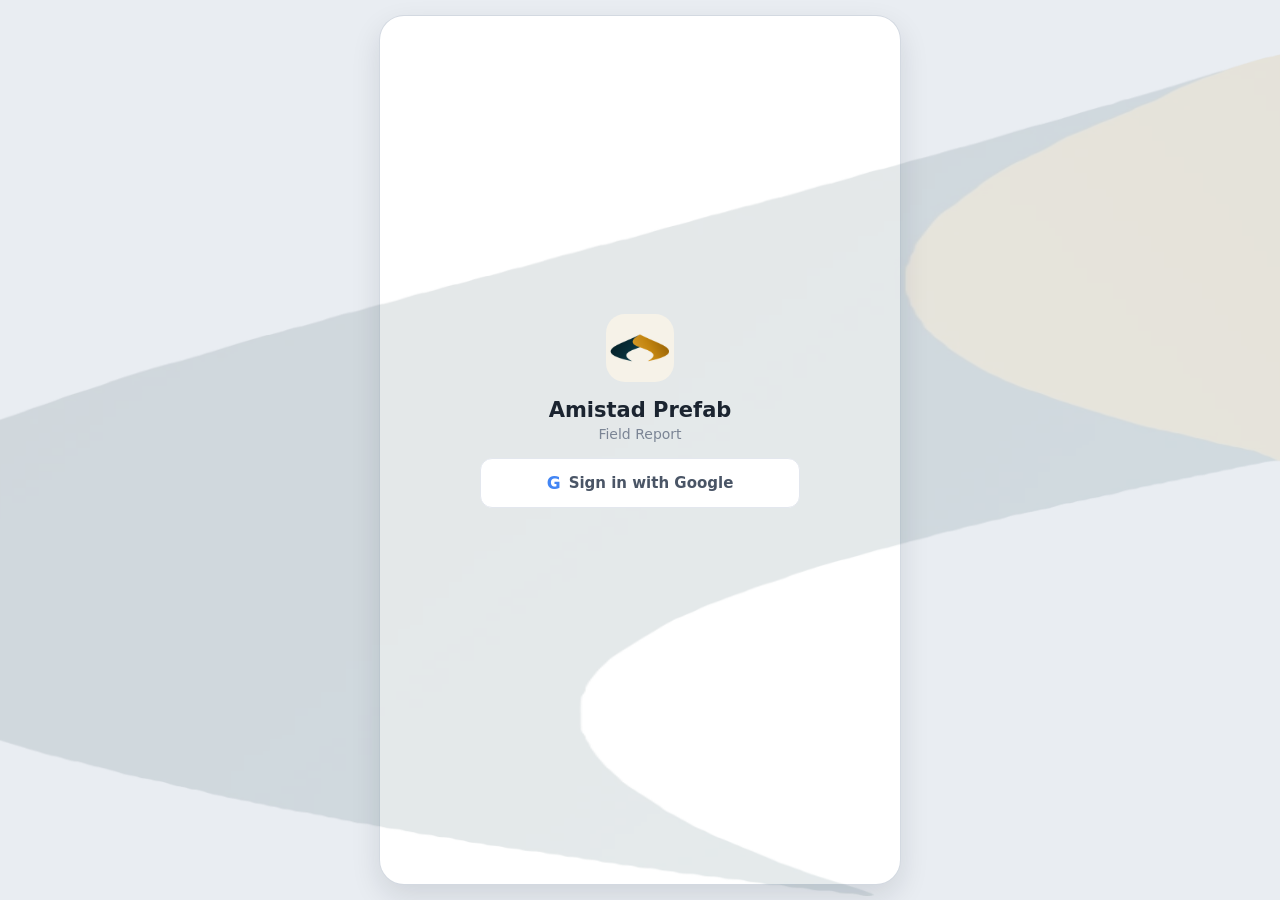
==== commit d9368492: "Field Report 2.50.0" ====
--- a/index.html
+++ b/index.html
@@ -16,6 +16,7 @@
 <input id="gal" type="file" accept="image/*" multiple hidden>
 <input id="spotCam" type="file" accept="image/*" capture="environment" hidden>
 <input id="spotVid" type="file" accept="video/*" capture="environment" hidden>
+<input id="repVid" type="file" accept="video/*" capture="environment" hidden>
 <input id="spotGal" type="file" accept="image/*,video/*" multiple hidden>
 <input id="cdPic" type="file" accept="image/*" hidden>
 <input id="rcpt" type="file" accept="image/*" hidden>
--- a/css/app.css
+++ b/css/app.css
@@ -553,3 +553,18 @@
 .cd-pic { width: 31%; min-width: 96px; display: flex; flex-direction: column; gap: 4px; }
 .cd-pic img, .cd-pic .cd-empty { width: 100%; height: 72px; object-fit: cover; border-radius: 8px; border: 1px solid var(--line); display: flex; align-items: center; justify-content: center; }
 .cd-pic .row { display: flex; gap: 4px; } .cd-pic .row .btn { flex: 1; padding: 4px; }
+/* 2.45.1: the full list of what an employee record misses wraps under the name */
+.li .n .pill { white-space: normal; }
+/* 2.48.0 (simulation S6): on a wide screen the bell covered the corner of the top boxes; it sits at the bottom right */
+.app.wide ~ .inbox-fab, .app.wide .inbox-fab { top: auto; bottom: 20px; right: 20px; }
+.app.wide ~ .inbox-pop, .app.wide .inbox-pop { top: auto; bottom: 76px; }
+/* 2.49.0 Spotlight > Visitors */
+.spot-tabs { margin-bottom: 8px; }
+.vcount { display: grid; grid-template-columns: repeat(3, 1fr); gap: 8px; margin: 6px 0 10px; }
+.vcount div { border: 1px solid var(--line, #e2e8f0); border-radius: 12px; padding: 8px 4px; text-align: center; }
+.vcount b { display: block; font-size: 20px; line-height: 1.2; }
+.vcount small { font-size: 11px; opacity: .75; }
+.li .btn.sm { padding: 6px 10px; font-size: 12px; min-height: 0; width: auto; flex: none; }
+/* 2.50.0: today's videos under the photos */
+.vlist { margin: 10px 0 4px; display: grid; gap: 6px; }
+.vlist .li { display: flex; align-items: center; gap: 8px; }
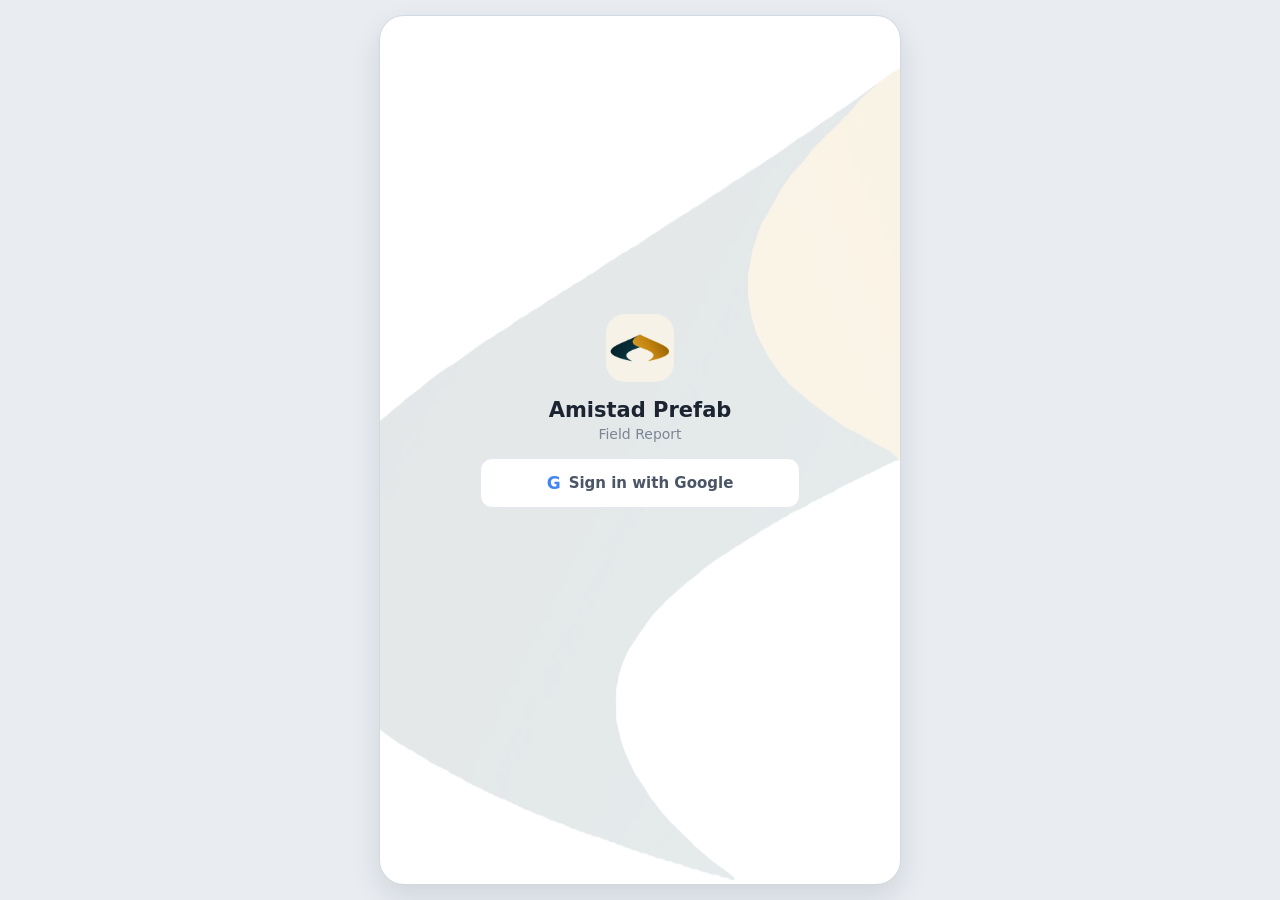
==== commit 4f58f884: "Field Report 2.54.0" ====
--- a/index.html
+++ b/index.html
@@ -17,6 +17,7 @@
 <input id="spotCam" type="file" accept="image/*" capture="environment" hidden>
 <input id="spotVid" type="file" accept="video/*" capture="environment" hidden>
 <input id="repVid" type="file" accept="video/*" capture="environment" hidden>
+<input id="repVidGal" type="file" accept="video/*" hidden>
 <input id="spotGal" type="file" accept="image/*,video/*" multiple hidden>
 <input id="cdPic" type="file" accept="image/*" hidden>
 <input id="rcpt" type="file" accept="image/*" hidden>
--- a/css/app.css
+++ b/css/app.css
@@ -540,9 +540,11 @@
 .req-acts { justify-content: flex-end; }
 
 /* 2.42.6 (owner): the letters' watermark, very faint, behind the sign-in page: its top point on the right edge (left = 100vw - width/2), from the top of the screen to its bottom tips at the bottom (the file has a margin under the tips, so 105.5vh) */
-.signin-page { position: relative; isolation: isolate; }
-.signin-page::before {
-  content: ''; position: fixed; z-index: -1; left: -25vw; top: 0; width: 250vw; height: 105.5vh;
+/* 2.51.1 (owner, 5 Nov): on a computer the watermark stays inside the sign-in box (the app's card), not across the screen */
+.signin-page { position: relative; }
+.app:has(.signin-page) { isolation: isolate; }
+.app:has(.signin-page)::before {
+  content: ''; position: absolute; z-index: -1; left: -25%; top: 0; width: 250%; height: 105.5%;
   background: url('../img/watermark.webp') 0 0 / 100% 100% no-repeat; opacity: .11; mix-blend-mode: multiply; pointer-events: none;
 }
 
@@ -568,3 +570,11 @@
 /* 2.50.0: today's videos under the photos */
 .vlist { margin: 10px 0 4px; display: grid; gap: 6px; }
 .vlist .li { display: flex; align-items: center; gap: 8px; }
+
+/* 2.54.0: the GM's Dashboard */
+.m-days { overflow-x: auto; flex-wrap: nowrap; }
+.m-grid { display: grid; grid-template-columns: repeat(auto-fill, minmax(140px, 1fr)); gap: 8px; }
+.m-tile { display: flex; flex-direction: column; gap: 4px; padding: 4px; border: 1px solid var(--line, #ddd); border-radius: 10px; background: none; text-align: left; min-height: 120px; }
+.m-tile img { width: 100%; aspect-ratio: 4 / 3; object-fit: cover; border-radius: 6px; }
+.m-big { position: fixed; inset: 0; z-index: 60; background: rgba(0, 0, 0, .92); display: flex; flex-direction: column; align-items: center; justify-content: center; gap: 8px; }
+.m-big img { max-width: 100%; max-height: 88vh; object-fit: contain; }
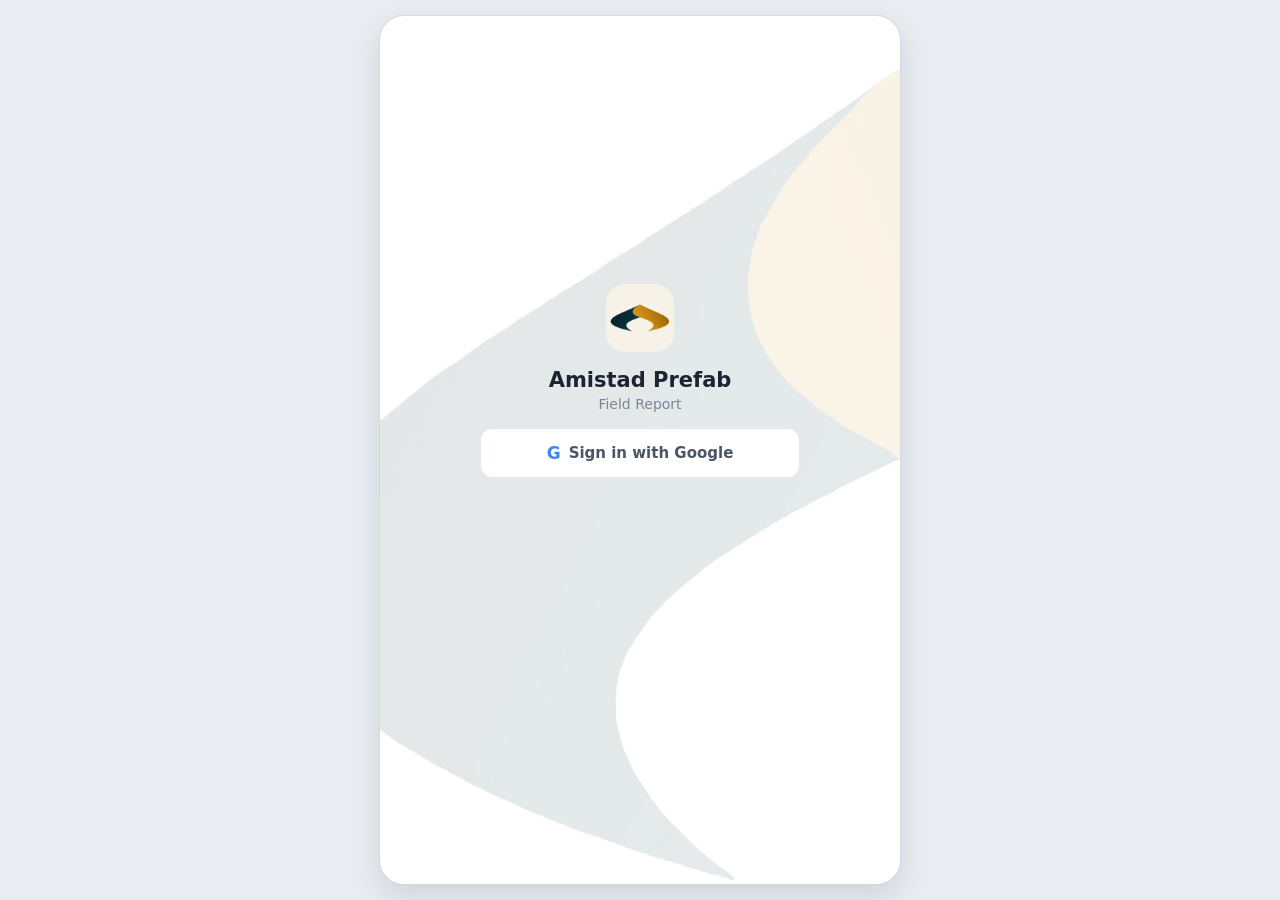
==== commit f2bf25a1: "Field Report 3.5.0 (3.1.0-3.5.0: report fixes, one report, working-day numbers, Review hub, security" ====
--- a/index.html
+++ b/index.html
@@ -4,6 +4,7 @@
 <meta charset="utf-8">
 <meta name="viewport" content="width=device-width, initial-scale=1, viewport-fit=cover">
 <meta name="theme-color" content="#ffffff">
+<meta http-equiv="Content-Security-Policy" content="default-src 'self'; script-src 'self' https://www.gstatic.com https://apis.google.com https://cdnjs.cloudflare.com https://cdn.onesignal.com; style-src 'self' 'unsafe-inline' https://onesignal.com https://cdn.onesignal.com; img-src 'self' data: blob: https:; media-src 'self' data: blob: https:; font-src 'self' data:; connect-src 'self' https://*.googleapis.com https://*.firebaseio.com wss://*.firebaseio.com https://www.gstatic.com https://script.google.com https://script.googleusercontent.com https://onesignal.com https://*.onesignal.com https://api.open-meteo.com https://cdnjs.cloudflare.com https://hub.amistadprefab.com https://europe-west1-amistad-ops.cloudfunctions.net https://drive.google.com; frame-src 'self' https://amistad-ops.firebaseapp.com https://accounts.google.com https://hub.amistadprefab.com https://drive.google.com https://onesignal.com https://*.onesignal.com; worker-src 'self' blob:; object-src 'none'; base-uri 'self'; form-action 'self'">
 <title>Field Report</title>
 <link rel="stylesheet" href="css/app.css">
 <link rel="manifest" href="manifest.webmanifest">
@@ -15,12 +16,13 @@
 <input id="cam" type="file" accept="image/*" capture="environment" hidden>
 <input id="gal" type="file" accept="image/*" multiple hidden>
 <input id="spotCam" type="file" accept="image/*" capture="environment" hidden>
+<input id="shCam" type="file" accept="image/*" capture="environment" hidden>
 <input id="spotVid" type="file" accept="video/*" capture="environment" hidden>
 <input id="repVid" type="file" accept="video/*" capture="environment" hidden>
-<input id="repVidGal" type="file" accept="video/*" hidden>
 <input id="spotGal" type="file" accept="image/*,video/*" multiple hidden>
 <input id="cdPic" type="file" accept="image/*" hidden>
 <input id="rcpt" type="file" accept="image/*" hidden>
+<input id="smCam" type="file" accept="image/*" capture="environment" hidden>
 <noscript>Field Report needs JavaScript.</noscript>
 <script type="module" src="js/main.js"></script>
 </body>
--- a/css/app.css
+++ b/css/app.css
@@ -35,7 +35,8 @@
 .bk { width: 34px; height: 34px; border-radius: 10px; background: var(--bg); display: grid; place-items: center; color: var(--ink-2); flex: none; }
 .logo { width: 32px; height: 32px; border-radius: 9px; background: var(--brand); color: #fff; display: grid; place-items: center; font-weight: 700; font-size: 12px; flex: none; }
 .logo.big { width: 68px; height: 68px; border-radius: 19px; font-size: 23px; }
-.bd { flex: 1; overflow-y: auto; padding: 12px 16px 90px; display: flex; flex-direction: column; gap: 10px; }
+.bd { flex: 1; overflow-y: auto; padding: 12px 16px 150px;   /* 2.89.0 (QA D5): the last row clears the bell and + buttons */
+  display: flex; flex-direction: column; gap: 10px; }
 .bd > * { flex-shrink: 0; }
 .ft { padding: 10px 16px calc(14px + env(safe-area-inset-bottom)); border-top: 1px solid var(--line-2); background: #fff; display: flex; flex-direction: column; gap: 6px; }
 .ft + .nav, .ft ~ .nav { display: none; }
@@ -573,8 +574,206 @@
 
 /* 2.54.0: the GM's Dashboard */
 .m-days { overflow-x: auto; flex-wrap: nowrap; }
+/* 2.81.0: week arrows */
+.m-week { display: flex; align-items: center; gap: 8px; margin-bottom: 8px; }
+.m-week b { flex: 1; text-align: center; }
 .m-grid { display: grid; grid-template-columns: repeat(auto-fill, minmax(140px, 1fr)); gap: 8px; }
 .m-tile { display: flex; flex-direction: column; gap: 4px; padding: 4px; border: 1px solid var(--line, #ddd); border-radius: 10px; background: none; text-align: left; min-height: 120px; }
 .m-tile img { width: 100%; aspect-ratio: 4 / 3; object-fit: cover; border-radius: 6px; }
+.m-tile video { width: 100%; aspect-ratio: 4 / 3; object-fit: cover; border-radius: 6px; background: #000; }   /* 2.85.0 */
+.m-vid { color: inherit; text-decoration: none; }
 .m-big { position: fixed; inset: 0; z-index: 60; background: rgba(0, 0, 0, .92); display: flex; flex-direction: column; align-items: center; justify-content: center; gap: 8px; }
 .m-big img { max-width: 100%; max-height: 88vh; object-fit: contain; }
+
+/* 2.61.0 (R5): Store */
+.sm-kinds{flex-wrap:wrap}
+.sm-form .row2{display:grid;grid-template-columns:1fr 1fr;gap:8px}
+.sm-cnt{display:flex;align-items:center;gap:8px;justify-content:space-between;margin:4px 0}
+.sm-cnt span{flex:1}
+.sm-cnt .fld{width:7em}
+.sm-photo,.sm-sig{display:block;max-width:100%;max-height:200px;margin:6px 0;border:1px solid var(--line,#ddd);border-radius:6px;background:#fff}
+.sm-form>b{display:block;margin-bottom:4px}
+.sm-form .lab{display:block;margin-top:10px}
+.sm-form .btn.slim{margin:4px 0}
+.fc-days{display:flex;flex-wrap:wrap;gap:6px;margin-top:6px}   /* 2.64.0 R8 forecast */
+
+/* 2.66.0: technicians' work photos */
+.sh-photos{display:flex;gap:8px;flex-wrap:wrap;margin:8px 0}
+.sh-photos img{width:96px;height:96px;object-fit:cover;border-radius:8px;border:1px solid var(--line,#ddd)}
+.sh-ph{display:flex;flex-direction:column;gap:4px;align-items:center}
+.sh-rev .row{gap:8px;align-items:center;flex-wrap:wrap}
+/* 2.70.1 (owner, 8 Nov): on a phone the bell covered the header and the red bar; it sits above the + button, bottom right */
+.inbox-fab { top: auto; bottom: calc(150px + env(safe-area-inset-bottom)); right: 23px; }
+.inbox-pop { top: auto; bottom: calc(204px + env(safe-area-inset-bottom)); max-height: 55vh; }
+.app.wide ~ .inbox-fab, .app.wide .inbox-fab { bottom: 20px; right: 20px; }
+.app.wide ~ .inbox-pop, .app.wide .inbox-pop { bottom: 76px; max-height: 65vh; }
+/* 2.74.1 (owner): Discuss, a proper chat page */
+.bd:has(> .chat) { padding: 0; gap: 0; }
+.chat { display: flex; flex-direction: column; min-height: 100%; background: var(--bg, #f5f7fb); }
+.cconv { display: flex; gap: 8px; overflow-x: auto; padding: 10px 12px; background: var(--card, #fff); border-bottom: 1px solid var(--line, #e2e8f0); scrollbar-width: none; position: sticky; top: 0; z-index: 2; }
+.cconv::-webkit-scrollbar { display: none; }
+.cc { flex: 0 0 auto; display: flex; align-items: center; gap: 8px; max-width: 220px; padding: 5px 12px 5px 5px; border-radius: 999px; border: 1px solid var(--line, #e2e8f0); background: var(--card, #fff); color: inherit; font-size: 14px; font-weight: 600; }
+.cc.on { background: var(--brand-soft, #e8f0fb); border-color: var(--brand); color: var(--brand); }
+.ccn { overflow: hidden; text-overflow: ellipsis; white-space: nowrap; }
+.cun { font-style: normal; min-width: 20px; height: 20px; padding: 0 6px; border-radius: 10px; background: #e5484d; color: #fff; font-size: 12px; line-height: 20px; text-align: center; }
+.av { flex: 0 0 auto; width: 30px; height: 30px; border-radius: 50%; display: grid; place-items: center; font-size: 12px; font-weight: 700; color: #fff; background: hsl(var(--h, 212) 55% 45%); }
+.av.ch { background: var(--brand); font-size: 15px; }
+.av.sp { visibility: hidden; }
+.av.big { width: 64px; height: 64px; font-size: 24px; }
+.cpick { margin: 10px 12px 0; padding: 12px; border-radius: 14px; background: var(--card, #fff); border: 1px solid var(--line, #e2e8f0); display: flex; flex-direction: column; gap: 8px; }
+.cperson { display: flex; align-items: center; gap: 10px; padding: 6px; border-radius: 10px; text-align: left; color: inherit; background: none; }
+.cperson span { display: flex; flex-direction: column; } .cperson i { font-style: normal; font-size: 12px; color: var(--muted); }
+.cto { display: flex; gap: 8px; } .cto .fld { flex: 1; min-width: 0; }
+.cgo { flex: 0 0 auto; padding: 0 16px; border-radius: 10px; background: var(--brand); color: #fff; font-weight: 700; }
+.chat > .callout { margin: 10px 12px 0; }
+/* 2.85.0: New chat dropdowns, the pop-up, conversations in a column on a wide screen */
+.cpl { display: grid; gap: 4px; font-size: 12px; font-weight: 600; }
+.cpop { position: fixed; z-index: 9; left: 12px; right: 12px; bottom: calc(78px + env(safe-area-inset-bottom)); max-width: 420px; margin-left: auto; background: var(--card, #fff); color: var(--ink); border: 1px solid var(--line, #e2e8f0); border-radius: 16px; box-shadow: 0 14px 40px rgba(0,0,0,.25); padding: 12px; display: grid; gap: 8px; animation: cpIn .2s ease-out; }
+@keyframes cpIn { from { transform: translateY(16px); opacity: 0; } to { transform: none; opacity: 1; } }
+.cph { display: flex; gap: 8px; align-items: baseline; }
+.cph b { flex: 0 1 auto; }
+.cph span { flex: 1; font-size: 12px; opacity: .7; }
+.cpx { border: 0; background: none; font-size: 16px; padding: 0 4px; color: inherit; }
+.cpt { text-align: left; border: 0; border-radius: 12px; padding: 8px 10px; background: var(--brand-soft, #e8f0fb); color: inherit; font: inherit; white-space: pre-wrap; max-height: 140px; overflow: auto; }
+.cpr { display: flex; gap: 6px; align-items: flex-end; }
+.cpr textarea { flex: 1; min-width: 0; resize: none; border: 1px solid var(--line, #e2e8f0); border-radius: 10px; padding: 8px; font: inherit; }
+.cps, .cpc { border-radius: 10px; padding: 8px 12px; font-weight: 600; border: 1px solid var(--brand); }
+.cps { background: var(--brand); color: #fff; }
+.cpc { background: none; color: var(--brand); }
+@media (min-width: 900px) {
+  .chat { display: grid; grid-template-columns: 260px minmax(0, 1fr); grid-auto-rows: min-content; align-content: start; }
+  .chat > * { grid-column: 2; }
+  .chat > .cconv { grid-column: 1; grid-row: 1 / span 8; flex-direction: column; align-items: stretch; overflow-y: auto; overflow-x: hidden; max-height: calc(100vh - 140px); border-bottom: 0; border-right: 1px solid var(--line, #e2e8f0); }
+  .chat > .cconv .cc { max-width: none; border-radius: 12px; }
+  .chat > .clog { min-height: calc(100vh - 260px); }
+  .cpop { bottom: 24px; right: 24px; left: auto; width: 380px; }
+}
+.clog { flex: 1; display: flex; flex-direction: column; gap: 2px; padding: 12px 12px 8px; }
+.cday { display: flex; justify-content: center; margin: 12px 0 6px; }
+.cday span { font-size: 12px; font-weight: 600; color: var(--muted); background: var(--card, #fff); border: 1px solid var(--line, #e2e8f0); padding: 3px 10px; border-radius: 999px; }
+.crow { display: flex; align-items: flex-end; gap: 8px; max-width: 100%; }
+.crow.first { margin-top: 8px; }
+.crow.me { justify-content: flex-end; }
+.cb { position: relative; max-width: min(78%, 520px); padding: 7px 10px 6px; border-radius: 16px; background: var(--card, #fff); border: 1px solid var(--line, #e2e8f0); display: flex; flex-direction: column; gap: 2px; box-shadow: 0 1px 1px rgba(15, 23, 42, .04); }
+.crow:not(.me).first .cb { border-bottom-left-radius: 6px; }
+.crow.me .cb { background: var(--brand); border-color: var(--brand); color: #fff; border-bottom-right-radius: 6px; cursor: pointer; }
+.cb.sel { outline: 3px solid rgba(37, 99, 235, .35); }
+.cb.gone { background: transparent !important; color: var(--muted) !important; border-style: dashed !important; border-color: var(--line, #cbd5e1) !important; font-style: italic; }
+.cn { font-size: 12px; font-weight: 700; color: hsl(212 55% 40%); } .cn i { font-style: normal; font-weight: 500; color: var(--muted); }
+.ct { white-space: pre-wrap; word-break: break-word; font-size: 15px; line-height: 1.35; }
+.cm { align-self: flex-end; font-size: 11px; opacity: .7; }
+/* 2.84.0: Sent / Delivered / Seen */
+.cm .rc { font-weight: 500; margin-left: 4px; white-space: nowrap; }
+.cm .rc-seen { color: #a5f3fc; font-weight: 700; opacity: 1; }   /* light on the own (brand) bubble */
+.cact { display: flex; justify-content: flex-end; gap: 8px; margin: 4px 0 2px; }
+.cact button { padding: 6px 14px; border-radius: 999px; font-size: 13px; font-weight: 600; background: var(--card, #fff); border: 1px solid var(--line, #e2e8f0); color: var(--brand); }
+.cact .del { color: #c62828; }
+.cempty { margin: auto; display: flex; flex-direction: column; align-items: center; gap: 6px; text-align: center; color: var(--muted); padding: 30px 20px; max-width: 300px; }
+.cempty b { color: var(--ink, #0f172a); font-size: 16px; }
+.cbox { position: sticky; bottom: 0; background: var(--card, #fff); border-top: 1px solid var(--line, #e2e8f0); padding: 8px 10px 6px; z-index: 2; }
+.cedit { display: flex; justify-content: space-between; align-items: center; font-size: 13px; font-weight: 600; color: var(--brand); padding: 2px 4px 6px; }
+.cedit button { color: var(--muted); font-weight: 600; }
+.cin { display: flex; align-items: flex-end; gap: 8px; }
+.cin textarea { flex: 1; min-width: 0; resize: none; border: 1px solid var(--line, #e2e8f0); border-radius: 22px; padding: 10px 14px; font: inherit; font-size: 15px; line-height: 1.35; background: var(--bg, #f5f7fb); color: inherit; min-height: 44px; max-height: 140px; field-sizing: content; }
+.cin textarea:focus { outline: none; border-color: var(--brand); background: var(--card, #fff); }
+.csend { flex: 0 0 auto; width: 44px; height: 44px; border-radius: 50%; background: var(--brand); color: #fff; display: grid; place-items: center; }
+.csend:disabled { opacity: .45; }
+.csend svg { width: 20px; height: 20px; fill: currentColor; }
+.chint { margin: 4px 6px 0; font-size: 11px; color: var(--muted); line-height: 1.3; }
+:root[data-theme="dark"] .cc.on { background: #1d3150; }
+
+/* 2.74.2 (owner): a feature Central Hub turned off */
+.nav .off { opacity: .55; }
+.offt { font-style: normal; margin-left: 4px; padding: 0 5px; border-radius: 6px; background: #fdecea; color: #b42318; font-size: 9px; font-weight: 800; vertical-align: 1px; }
+.offbox { margin: 40px 8px; padding: 22px 18px; border-radius: 16px; background: var(--card, #fff); border: 1px solid var(--line, #e2e8f0); text-align: center; display: flex; flex-direction: column; gap: 8px; align-items: center; }
+.offbox .offt { font-size: 12px; padding: 3px 10px; margin: 0; }
+/* 2.76.0 (owner, 8 Nov): the report camera inside the app (ui/livecam.js) */
+body.lc-open { overflow: hidden; }
+.livecam { position: fixed; inset: 0; z-index: 9000; background: #000; color: #fff; display: flex; flex-direction: column; overflow-y: auto; font-family: inherit; }
+@media (min-width: 700px) { .livecam { left: auto; width: 420px; box-shadow: -10px 0 30px rgba(0,0,0,.35); } }
+.lc-bar { display: flex; align-items: center; gap: 10px; padding: 14px 16px; }
+.lc-bar h1 { font-size: 16px; margin: 0; flex: 1; color: #fff; white-space: nowrap; overflow: hidden; text-overflow: ellipsis; }
+.lc-x, .lc-flip { border: 0; background: rgba(255,255,255,.12); color: #fff; width: 44px; height: 44px; border-radius: 12px; display: grid; place-items: center; cursor: pointer; font-size: 18px; flex: none; }
+.lc-flip { border-radius: 50%; font-size: 22px; }
+.lc-view { margin: 0 12px; flex: 1 1 auto; min-height: 300px; max-height: 62vh; border-radius: 18px; background: #111; position: relative; overflow: hidden; }
+.lc-view video { width: 100%; height: 100%; object-fit: cover; display: block; }
+.lc-rec { position: absolute; top: 14px; left: 50%; transform: translateX(-50%); background: rgba(220,38,38,.92); border-radius: 999px; padding: 5px 12px; font-size: 13px; font-weight: 700; display: flex; gap: 8px; align-items: center; white-space: nowrap; }
+.lc-rec i { width: 9px; height: 9px; border-radius: 50%; background: #fff; }
+.lc-lim { position: absolute; bottom: 12px; left: 12px; right: 12px; height: 5px; border-radius: 9px; background: rgba(255,255,255,.25); }
+.lc-lim b { display: block; height: 100%; border-radius: 9px; background: #ef4444; }
+.lc-busy { position: absolute; inset: auto 12px 24px; text-align: center; font-size: 13px; background: rgba(0,0,0,.6); border-radius: 999px; padding: 6px 10px; }
+.lc-modes { display: flex; justify-content: center; gap: 26px; margin: 16px 0 10px; }
+.lc-modes button { background: none; border: 0; color: #a3a3a3; font: inherit; font-size: 13px; font-weight: 700; letter-spacing: .08em; cursor: pointer; padding: 8px 4px; }
+.lc-modes button.on { color: #facc15; }
+.lc-ctl { display: flex; align-items: center; justify-content: space-around; padding: 0 30px; }
+.lc-thumb { width: 48px; height: 48px; border-radius: 10px; background: #27272a; border: 2px solid #fff; position: relative; }
+.lc-thumb span { position: absolute; right: -8px; top: -8px; background: #2563eb; font-size: 11px; font-weight: 700; border-radius: 999px; padding: 1px 7px; }
+.lc-shut { width: 74px; height: 74px; border-radius: 50%; border: 4px solid #fff; display: grid; place-items: center; background: none; cursor: pointer; padding: 0; }
+.lc-shut i { width: 58px; height: 58px; border-radius: 50%; background: #fff; transition: all .15s; }
+.lc-shut.video i { background: #ef4444; }
+.lc-shut.rec i { width: 28px; height: 28px; border-radius: 6px; }
+.lc-shut:disabled { opacity: .5; }
+.lc-info { margin: 18px 12px 0; background: #18181b; border-radius: 14px; padding: 12px 14px; font-size: 12px; line-height: 1.5; color: #d4d4d8; }
+.lc-info b { color: #fff; }
+.lc-info div { padding: 3px 0; }
+.lc-fn { font-size: 11px; color: #a1a1aa; text-align: center; margin: 12px 16px 16px; }
+
+/* 2.92.0: Spotlight live (Review and Dashboard), for the Admin and the GM */
+.sl-card { background: var(--card, #fff); border: 1px solid var(--line, #e3e6ea); border-radius: 12px; padding: 10px 12px; margin: 8px 0; display: grid; gap: 6px; }
+.sl-top { display: flex; align-items: center; gap: 8px; flex-wrap: wrap; }
+.sl-top b { flex: 1 1 160px; min-width: 0; overflow-wrap: anywhere; }
+.sl-note { margin: 0; white-space: pre-wrap; overflow-wrap: anywhere; }
+.sl-media { display: grid; grid-template-columns: repeat(auto-fill, minmax(96px, 1fr)); gap: 6px; }
+.sl-tile { position: relative; display: block; aspect-ratio: 1; border-radius: 8px; overflow: hidden; background: #eef1f4; min-height: 44px; }
+.sl-tile img { width: 100%; height: 100%; object-fit: cover; display: block; }
+.sl-vid i { position: absolute; inset: 0; display: grid; place-items: center; color: #fff; font-style: normal; font-size: 26px; text-shadow: 0 1px 4px rgba(0,0,0,.6); }
+
+/* 2.94.0 (owner R5): the final report, view only: the PDF pages drawn on the screen, never saved */
+.fp { display: grid; gap: 12px; margin-top: 8px; -webkit-touch-callout: none; user-select: none; -webkit-user-select: none; }
+.fp-page { width: 100%; height: auto; display: block; background: #fff; border-radius: 6px; box-shadow: 0 1px 4px rgba(0,0,0,.18); pointer-events: none; }
+.fp-order { display: flex; flex-wrap: wrap; gap: 8px; margin-top: 8px; }
+.fp-ph { display: grid; grid-template-columns: auto auto; gap: 4px; align-items: center; justify-items: center; width: 96px; }
+.fp-ph img { grid-column: 1 / -1; width: 96px; height: 72px; object-fit: cover; border-radius: 6px; }
+.fp-ph .tiny { grid-column: 1 / -1; }
+.fp-ph .btn { min-height: 44px; min-width: 44px; }
+
+/* 2.95.0 (owner R6): the GM's Overview: cards that flow from 2 in a row on a phone to 3 or more on a computer */
+.gm { display: grid; gap: 14px; }
+.gm-live { display: flex; align-items: center; gap: 8px; font-size: 12px; color: var(--muted); }
+.gm-live i { width: 9px; height: 9px; border-radius: 50%; background: var(--muted); }
+.gm-live.on i { background: var(--ok); box-shadow: 0 0 0 4px var(--ok-soft); }
+.gm-grid { display: grid; grid-template-columns: repeat(auto-fit, minmax(150px, 1fr)); gap: 10px; }
+.gm-kpi { display: grid; gap: 4px; padding: 14px; border: 1px solid var(--line); border-radius: 12px; background: var(--card, #fff); min-width: 0; }
+.gm-kpi b { font-size: 24px; line-height: 1.1; }
+.gm-kpi span { font-size: 13px; color: var(--muted); }
+.gm-kpi small { font-size: 12px; color: var(--muted); }
+.gm-kpi.warn { border-color: var(--warn); } .gm-kpi.bad { border-color: var(--bad); }
+.gm-cols { display: grid; grid-template-columns: repeat(auto-fit, minmax(280px, 1fr)); gap: 12px; }
+.gm-box { border: 1px solid var(--line); border-radius: 12px; padding: 12px; background: var(--card, #fff); min-width: 0; }
+.gm-box h3 { margin: 0 0 8px; font-size: 15px; }
+.gm-need { display: flex; align-items: center; gap: 10px; width: 100%; min-height: 44px; text-align: left; }
+.gm-need .grow { flex: 1; }
+.gm-n { min-width: 30px; height: 30px; border-radius: 15px; display: grid; place-items: center; background: var(--warn-soft); color: var(--warn); font-weight: 700; }
+.gm-week { display: grid; grid-template-columns: repeat(7, 1fr); gap: 6px; }
+.gm-day { display: grid; justify-items: center; gap: 4px; font-size: 12px; text-align: center; }
+.gm-day i { width: 100%; height: 10px; border-radius: 5px; background: var(--line); }
+.gm-day.ok i { background: var(--ok); } .gm-day.bad i { background: var(--bad); } .gm-day.warn i { background: var(--warn); } .gm-day.info i { background: var(--info, #2f6fd6); }
+.gm-day small { color: var(--muted); font-size: 10px; line-height: 1.2; }
+
+/* 2.98.0 (owner, 12 Nov): videos show the whole picture; Spotlight videos play across the card in their own shape; the app's own player */
+.m-tile video { object-fit: contain; }
+button.m-vid { font: inherit; cursor: pointer; text-align: left; }
+.sl-vbox { grid-column: 1 / -1; position: relative; display: block; width: 100%; padding: 0; border: 0; border-radius: 10px; overflow: hidden; background: #000; cursor: pointer; }
+.sl-vbox video { display: block; width: 100%; height: auto; max-height: 60vh; object-fit: contain; background: #000; }
+.sl-vbox i { position: absolute; right: 8px; bottom: 8px; padding: 4px 8px; border-radius: 999px; background: rgba(0,0,0,.6); color: #fff; font-style: normal; font-size: 12px; }
+.vp { position: fixed; inset: 0; z-index: 9999; display: flex; flex-direction: column; background: #000; }
+.vp-top { display: flex; align-items: center; gap: 8px; padding: 10px 12px; color: #fff; }
+.vp-top b { overflow: hidden; text-overflow: ellipsis; white-space: nowrap; }
+.vp-x { margin-left: auto; width: 40px; height: 40px; border: 0; border-radius: 50%; background: rgba(255,255,255,.18); color: #fff; font-size: 18px; cursor: pointer; }
+.vp video { flex: 1; width: 100%; min-height: 0; object-fit: contain; background: #000; }
+/* 2.99.0 (owner, 12 Nov): the 12 photos for the client */
+.pwrap { position: relative; display: flex; flex-direction: column; }
+.pwrap .ptile { flex: 1; }
+.ptile.pick { border-color: var(--brand); box-shadow: inset 0 0 0 2px var(--brand); }
+.pick-t { margin-top: 4px; padding: 6px; border: 1px solid var(--line); border-radius: 8px; background: transparent; color: var(--brand); font: inherit; font-size: 12px; font-weight: 600; cursor: pointer; }
+.pick-t.on { background: var(--brand); border-color: var(--brand); color: #fff; }
